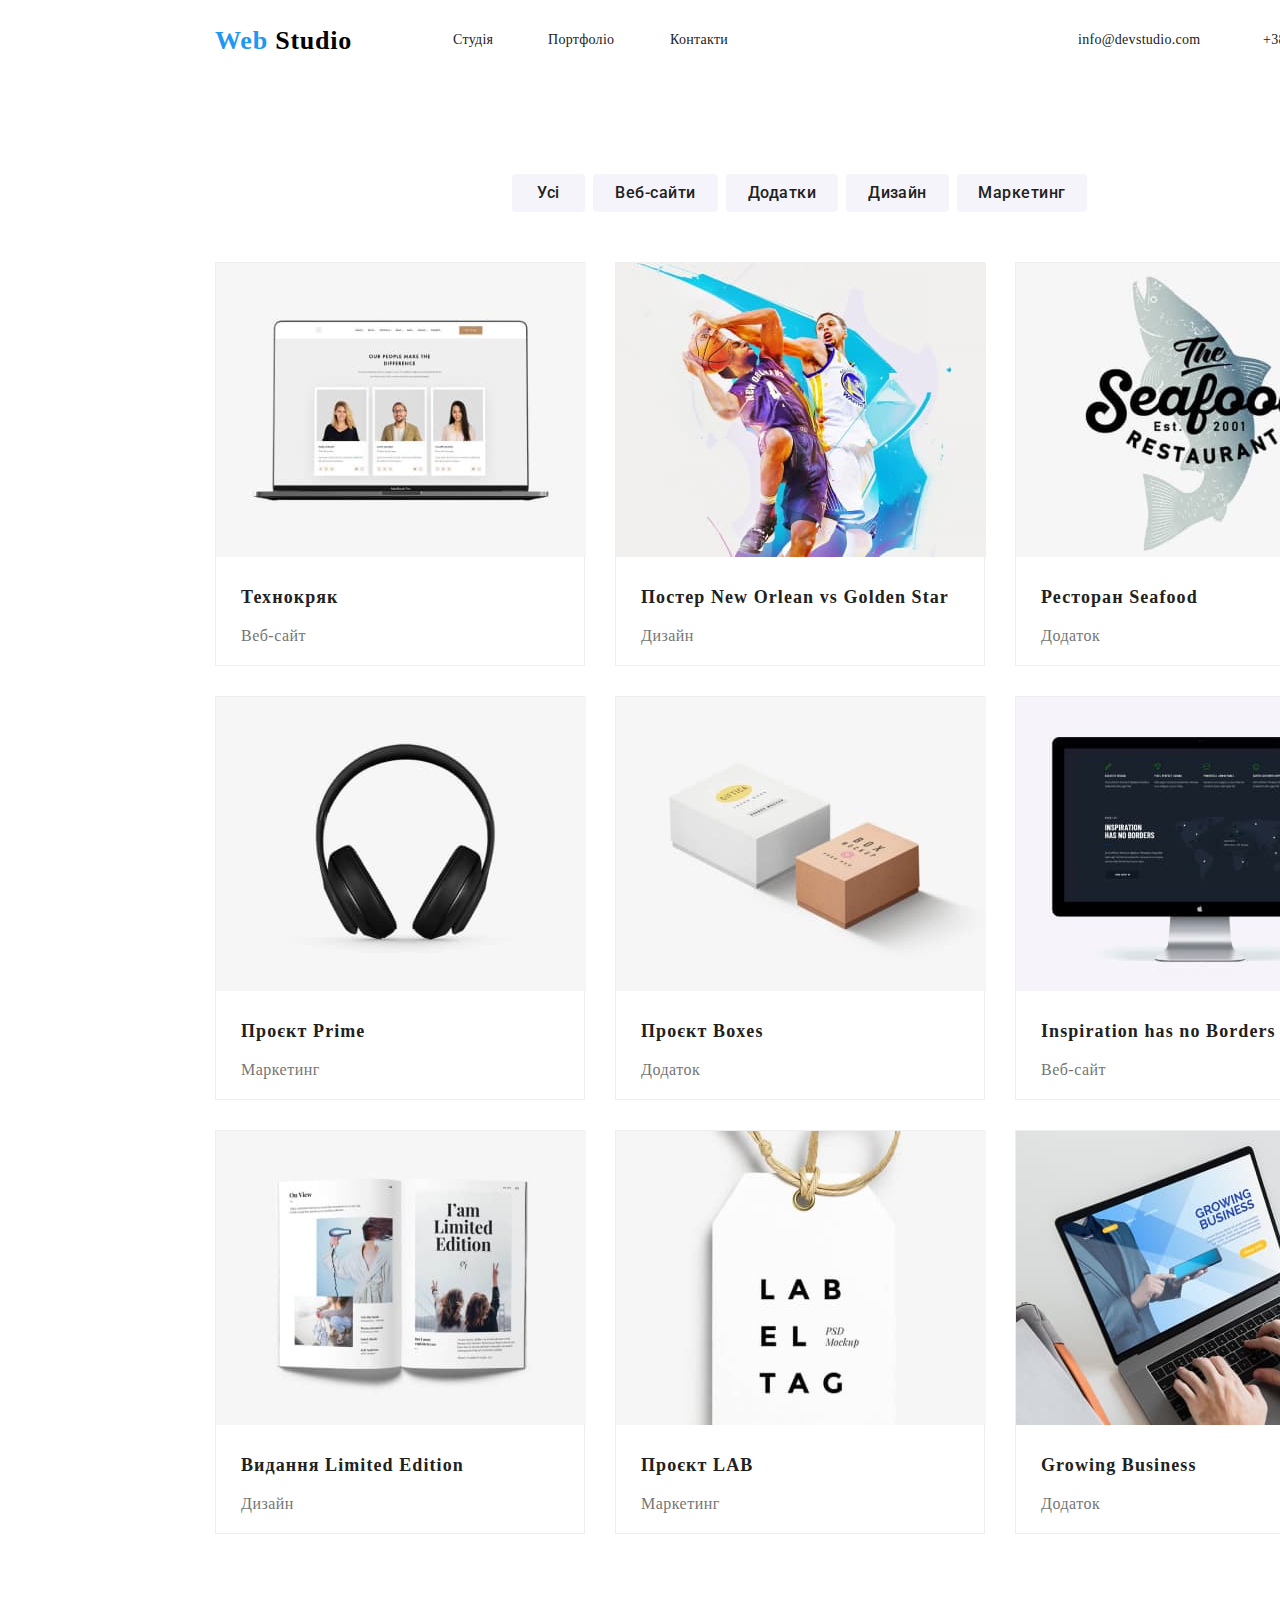
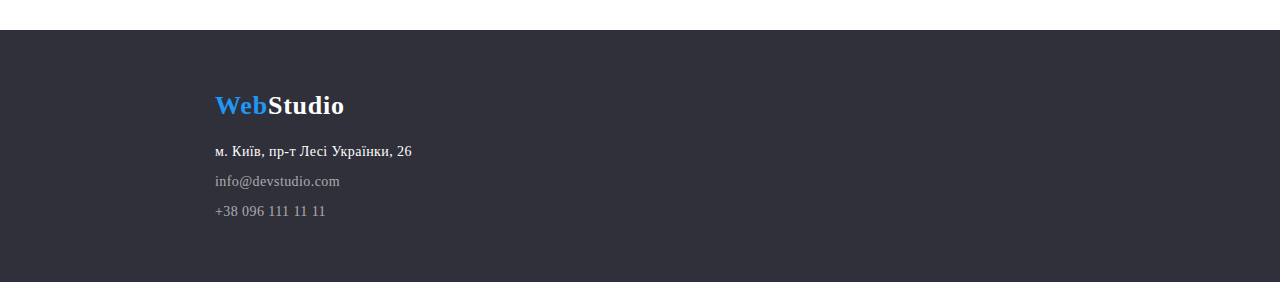
==== portfolio.html @ 2a2a9824 "розмітка і стилізація сторінки Портфоліо" ====
<!DOCTYPE html>
<html lang="en">
<head>
    <meta charset="UTF-8">
    <meta http-equiv="X-UA-Compatible" content="IE=edge">
    <meta name="viewport" content="width=device-width, initial-scale=1.0">
    <link rel="preconnect" href="https://fonts.googleapis.com">
    <link rel="preconnect" href="https://fonts.gstatic.com" crossorigin>
    <link href="https://fonts.googleapis.com/css2?family=Roboto:wght@400;500;700;900&display=swap" rel="stylesheet">
    <link rel="stylesheet" href="css/styles.css">
    <title>Портфоліо</title>
</head>
    <body>
        <!-- Site header -->
        <header class="header">
        
            <nav>
                <a class="webstudio-header" href="./index.html">
                    <span class="web">Web</span>
                    <span class="studio-nav">Studio</span>
                </a>
        
                <ul>
                    <li class="studio-text"><a href="./index.html">Студія</a></li>
                    <li class="about-link"><a href="./portfolio.html">Портфоліо</a></li>
                    <li class="contact-link"><a href="/contact">Контакти</a></li>
                </ul>
        
            </nav>
            <ul>
                <li class="mailto-link"><a href="mailto:info@devstudio.com">info@devstudio.com</a></li>
                <li class="tel-link"><a href="tel:+380961111111">+38 096 111 11 11</a></li>
            </ul>
        </header>
        
        <!-- Main -->
        <main>

        <!-- Filters -->
                <section>

                    <ul class="pointers">
                        <li>
                            <button class="button-all" type="button">
                                Усі
                            </button>
                        </li>
                        <li>
                            <button class="button-web" type="button">
                                Веб-сайти
                            </button>
                        </li>
                        <li>
                            <button class="button-app"
                            
                            type="button">
                                Додатки
                            </button>
                        </li>
                        <li>
                            <button class="button-design"  type="button">
                                Дизайн
                            </button>
                        </li>
                        <li>
                            <button class="button-marketing" type="button">
                                Маркетинг
                            </button>
                        </li>
                    </ul>
                </section>

         <!-- Projects -->
         <section>

            <ul>
                <!-- projet 1 -->
                <li>
                    <div class="projet-1">
                        <img src="images/technocrjak.jpg" alt="Зображення трьох людей на екрані ноутбука" width="370">
                        <h3 class="title-projets">Технокряк</h3>
                        <p class="text-projets">Веб-сайт
                        </p>

                    </div>
                </li>

                <!-- projet 2 -->
                <li>
                    <div class="projet-2">
                        <img src="images/new orlean.jpg" alt="двоє чоловіків грають в баскетбол" width="370">
                        <h3 class="title-projets">Постер New Orlean vs Golden Star</h3>
                        <p class="text-projets">Дизайн
                        </p>
                    </div>
                </li>

                <!-- projet 3 -->
                <li>
                    <div class="projet-3">
                        <img src="./images/seafood.jpg" alt="двоє чоловіків грають в баскетбол" width="370">
                        <h3 class="title-projets">Ресторан Seafood</h3>
                        <p class="text-projets"">Додаток
                                    </p>
                                </div>
                            </li>
                    
                            <!-- projet 4 -->
                            <li>
                                <div class=" projet-4">
                            <img src="./images/prime.jpg" alt="Навушники" width="370">
                        <h3 class="title-projets">Проєкт Prime</h3>
                        <p class="text-projets">Маркетинг
                        </p>
                    </div>
                </li>

                <!-- projet 5 -->
                <li>
                    <div class="projet-5">
                        <img src="./images/boxes.jpg" alt="Kt;Дві коробки лежать на підлозі" width="370">
                        <h3 class="title-projets">Проєкт Boxes</h3>
                        <p class="text-projets">Додаток
                        </p>
                    </div>
                </li>

                <!-- projet 6 -->
                <li>
                    <div class="projet-6">
                        <img src="./images/inspiration.jpg" alt="Дві коробки лежать на підлозі" width="370">
                        <h3 class="title-projets">Inspiration has no Borders</h3>
                        <p class="text-projets">Веб-сайт
                        </p>
                    </div>
                </li>

                <!-- projet 7 -->
                <li>
                    <div class="projet-7">
                        <img src="./images/edition.jpg" alt="Три фотографії на розгорнутому журналі" width="370">
                        <h3 class="title-projets">Видання Limited Edition
                        </h3>
                        <p class="text-projets">Дизайн
                        </p>
                    </div>
                </li>

                <!-- projet 8 -->
                <li>
                    <div class="projet-8">
                        <img src="./images/lab.jpg" alt="Етикетка з написом" width="370">
                        <h3 class="title-projets">Проєкт LAB
                        </h3>
                        <p class="text-projets">Маркетинг
                        </p>
                    </div>
                </li>

                <!-- projet 9 -->
                <li>
                    <div class="projet-9">
                        <img src="./images/business.jpg" alt="Дві руки на клавіатурі ноутбука" width="370">
                        <h3 class="title-projets">Growing Business
                        </h3>
                        <p class="text-projets">Додаток
                        </p>
                    </div>
                </li>

            </ul>
         </section>
            
        </main>
        
        <!-- Footer -->
        <footer class="footer-portfolio">
        
            <!-- Logo -->
            <a class="webstudio-footer" href="./index.html"><span class="web">Web</span><span class="studio">Studio</span></a>
        
            <!-- address -->
            <address class="address">
                <ul>
                    <li><a href="https://www.google.com/maps/place/%D0%B1%D1%83%D0%BB%D1%8C%D0%B2%D0%B0%D1%80+%D0%9B%D0%B5%D1%81%D1%96+%D0%A3%D0%BA%D1%80%D0%B0%D1%97%D0%BD%D0%BA%D0%B8,+26,+%D0%9A%D0%B8%D1%97%D0%B2,+02000/data=!4m2!3m1!1s0x40d4cf0e033ecbe9:0x57a4dffefec77da0?sa=X&ved=2ahUKEwiPptK92_36AhXBwosKHbMfA9IQ8gF6BAgJEAE"
                            target="_blank"><span class="address-line">м. Київ, пр-т Лесі Українки, 26</span></a></li>
                    <li><a href="mailto:info@devstudio.com"><span class="mail-line">info@devstudio.com</span></a></li>
                    <li><a href="tel:+380961111111"><span class="tel-line">+38 096 111 11 11</span></a></li>
                </ul>
        
            </address>
        
        </footer>
    </body>
</html>
---- css/styles.css ----
/* встановлюэмо фон і шрифт */
body {
    font-family: 'Roboto' 'Raleway', sans-serif;
    background-color: #fff;
    
}

a {
    text-decoration: none;
    color: #212121;
}

a:hover {
    color: #2196F3;
    /* Колір посилання при наведенні на нього курсора миші */
    text-decoration: underline;
    /* Додаємо підкреслення */
}

button {border:none;}

button:hover {
    background: #2196F3;
        box-shadow: 0px 3px 1px rgba(0, 0, 0, 0.1), 0px 1px 2px rgba(0, 0, 0, 0.08), 0px 2px 2px rgba(0, 0, 0, 0.12);
        border-radius: 4px;
        color: #FFFFFF;
}

ul {
        list-style: none;
      }

.header {
    position: absolute;
    width: 1600px;
    height: 80px;
    left: 0px;
    top: 0px;
    background: #FFFFFF;
}

.webstudio-header {
    position: absolute;
    width: 145px;
    height: 30px;
    left: 215px;
    top: 25px;

    font-family: 'Raleway';
    font-style: normal;
    font-weight: 700;
    font-size: 26px;
    line-height: 31px;
    letter-spacing: 0.03em;
    color: #2196F3;
}

.web {
    color: #2196F3
}

.studio {
    color: #FFFFFF
}

.studio-nav {
    color: #000000
}

.studio-text {

    position: absolute;
    width: 45px;
    height: 16px;
    left: 453px;
    top: 32px;
    font-style: normal;
    font-weight: 500;
    font-size: 14px;
    line-height: 16px;
    letter-spacing: 0.02em;
    color: #2196F3;
    }

.about-link {

    position: absolute;
    width: 72px;
    height: 16px;
    left: 548px;
    top: 32px;
    font-style: normal;
    font-weight: 500;
    font-size: 14px;
    line-height: 16px;
    letter-spacing: 0.02em;
    color: #212121;
}

.contact-link {

        position: absolute;
        width: 64px;
        height: 16px;
        left: 670px;
        top: 32px;    
        font-style: normal;
        font-weight: 500;
        font-size: 14px;
        line-height: 16px;
        letter-spacing: 0.02em;    
        color: #212121;
}

.mailto-link {

    position: absolute;
    width: 135px;
    height: 16px;
    left: 1078px;
    top: 32px;
    font-style: normal;
    font-weight: 500;
    font-size: 14px;
    line-height: 16px;
    letter-spacing: 0.02em;
    color: #2196F3;
}

.tel-link {

        position: absolute;
        width: 122px;
        height: 16px;
        left: 1263px;
        top: 32px;    
        font-style: normal;
        font-weight: 500;
        font-size: 14px;
        line-height: 16px;
        letter-spacing: 0.02em;    
        color: #757575;
}

.hero {

        position: absolute;
        width: 1600px;
        height: 600px;
        left: 0px;
        top: 80px;    
        background: #2F303A;
}

.title-1 {
        font-style: normal;
        font-weight: 900;
        font-size: 44px;
        line-height: 60px;
        text-align: center;
        letter-spacing: 0.06em;
        text-transform: uppercase;    
        color: #FFFFFF;
            position: absolute;
            width: 696px;
            height: 120px;
            left: 452px;
            top: 180px;
}

.button-1 {
    position: absolute;
    width: 216px;
    height: 50px;
    left: 692px;
    top: 350px;
    background: #2196F3;
    box-shadow: 0px 4px 4px rgba(0, 0, 0, 0.15);
    border-radius: 4px;
    cursor: pointer
}

.about-backgraund {

    position: absolute;
    width: 1600px;
    height: 766px;
    left: 0px;
    top: 680px;        
    background: #F5F5F5;
}

.feature-1 {

    position: absolute;
    width: 270px;
    height: 72px;
    left: 215px;
    top: 800px;
    font-style: normal;
    font-weight: 400;
    font-size: 14px;
    line-height: 24px;
    letter-spacing: 0.03em;
    color: #757575;
}

.feature-2 {

    position: absolute;
    width: 270px;
    height: 48px;
    left: 515px;
    top: 800px;
    font-style: normal;
    font-weight: 400;
    font-size: 14px;
    line-height: 24px;
    letter-spacing: 0.03em;
    color: #757575;
}

.feature-3 {

    position: absolute;
    width: 270px;
    height: 48px;
    left: 815px;
    top: 800px;
    font-style: normal;
    font-weight: 400;
    font-size: 14px;
    line-height: 24px;
    letter-spacing: 0.03em;
    color: #757575;
}

.feature-4 {

    position: absolute;
    width: 270px;
    height: 72px;
    left: 1115px;
    top: 800px;
    font-style: normal;
    font-weight: 400;
    font-size: 14px;
    line-height: 24px;
    letter-spacing: 0.03em;
    color: #757575;
}

.h3 {

        font-style: normal;
        font-weight: 700;
        font-size: 14px;
        line-height: 16px;
        letter-spacing: 0.03em;
        text-transform: uppercase;    
        color: #212121;
}


.title2 {

    position: absolute;
    width: 370px;
    height: 42px;
    left: 617px;
    top: 966px;
    font-style: normal;
    font-weight: 700;
    font-size: 36px;
    line-height: 42px;
    text-align: center;
    letter-spacing: 0.03em;
    color: #212121;
}

.photo1 {

    position: absolute;
    left: 215px;
    top: 1058px;
}

.photo2 {

    position: absolute; 
    left: 615px;
    top: 1058px
}

.photo3 {

    position: absolute;
    left: 1015px;
    top: 1058px;
}

.backgraund {

    position: absolute;
        width: 1600px;
        height: 648px;
        left: 0px;
        top: 1446px;    
        background: #F5F4FA;
}

.title3 {

    position: absolute;
        width: 265px;
        height: 42px;
        left: 668px;
        top: 64px;    
        font-style: normal;
        font-weight: 700;
        font-size: 36px;
        line-height: 42px;
        text-align: center;
        letter-spacing: 0.03em;    
        color: #212121;
}


.product {

    position: absolute;
        width: 270px;
        height: 368px;
        left: 215px;
        top: 185px;    
        background: #FFFFFF;
        box-shadow: 0px 1px 3px rgba(0, 0, 0, 0.12), 0px 1px 1px rgba(0, 0, 0, 0.14), 0px 2px 1px rgba(0, 0, 0, 0.2);
        border-radius: 0px 0px 4px 4px;
}

.frontend {

position: absolute;
    width: 270px;
    height: 368px;
    left: 515px;
    top: 185px;
    background: #FFFFFF;
    box-shadow: 0px 1px 3px rgba(0, 0, 0, 0.12), 0px 1px 1px rgba(0, 0, 0, 0.14), 0px 2px 1px rgba(0, 0, 0, 0.2);
    border-radius: 0px 0px 4px 4px;
}

.marketing {

position: absolute;
    width: 270px;
    height: 368px;
    left: 815px;
    top: 185px;
    background: #FFFFFF;
    box-shadow: 0px 1px 3px rgba(0, 0, 0, 0.12), 0px 1px 1px rgba(0, 0, 0, 0.14), 0px 2px 1px rgba(0, 0, 0, 0.2);
    border-radius: 0px 0px 4px 4px;
}

.designer {

position: absolute;
    width: 270px;
    height: 368px;
    left: 1115px;
    top: 185px;
    background: #FFFFFF;
    box-shadow: 0px 1px 3px rgba(0, 0, 0, 0.12), 0px 1px 1px rgba(0, 0, 0, 0.14), 0px 2px 1px rgba(0, 0, 0, 0.2);
    border-radius: 0px 0px 4px 4px;
}


.title-foto {

    font-style: normal;
    font-weight: 500;
    font-size: 16px;
    line-height: 19px;
    text-align: center;
    letter-spacing: 0.03em;
    color: #212121;
}

.text-foto {

    font-style: normal;
    font-weight: 400;
    font-size: 16px;
    line-height: 19px;
    text-align: center;
    letter-spacing: 0.03em;
    color: #757575;
}

.title-foto1 {

    font-style: normal;
    font-weight: 500;
    font-size: 16px;
    line-height: 19px;
    text-align: center;
    letter-spacing: 0.03em;
    color: #212121;
}

.text-foto1 {

    font-style: normal;
    font-weight: 400;
    font-size: 16px;
    line-height: 19px;
    text-align: center;
    letter-spacing: 0.03em;
    color: #757575;
}

.webstudio-footer {
    position: absolute;
    width: 145px;
    height: 31px;
    left: 215px;
    top: 60px;
    font-family: 'Raleway';
    font-style: normal;
    font-weight: 700;
    font-size: 26px;
    line-height: 31px;
    letter-spacing: 0.03em;
    color: #2196F3;
}

.address-line {

        font-style: normal;
        font-weight: 400;
        font-size: 14px;
        line-height: 24px;
        letter-spacing: 0.03em;    
        color: #FFFFFF;
        position: absolute;
            width: 230px;
            height: 20px;
            left: 215px;
            top: 110px;
}

.mail-line {

    font-style: normal;
    font-weight: 400;
    font-size: 14px;
    line-height: 24px;
    letter-spacing: 0.03em; 
    color: rgba(255, 255, 255, 0.6);    
    position: absolute;
        left: 215px;
        top: 140px;
        width: 230px;
            height: 20px;
}

.tel-line {

        font-style: normal;
        font-weight: 400;
        font-size: 14px;
        line-height: 24px;
        letter-spacing: 0.03em;
        color: rgba(255, 255, 255, 0.6);
        position: absolute;
            left: 215px;
            top: 170px;
            width: 230px;
            height: 20px;
}

.footer {
    position: absolute;
    width: 1600px;
    height: 252px;
    left: 0px;
    top: 2094px;
    background: #2F303A;

}

/* Portfolio */

.button-all {
            position: absolute;
            width: 73px;
            height: 38px;
            left: 512px;
            top: 174px;
        background: #F5F4FA;
        border-radius: 4px;
                font-family: 'Roboto';
                font-style: normal;
                font-weight: 500;
                font-size: 16px;
                line-height: 26px;
                text-align: center;
                letter-spacing: 0.03em;            
                color: #212121;
                cursor: pointer;
}
.button-web {
    position: absolute;
        width: 125px;
        height: 38px;
        left: 593px;
        top: 174px;    
        background: #F5F4FA;
        border-radius: 4px;
        font-family: 'Roboto';
        font-style: normal;
            font-weight: 500;
            font-size: 16px;
            line-height: 26px;
            text-align: center;
            letter-spacing: 0.03em;        
            color: #212121;
            cursor: pointer;
}
.button-app {
    position: absolute;
    width: 112px;
    height: 38px;
    left: 726px;
    top: 174px;
    background: #F5F4FA;
    border-radius: 4px;
    font-family: 'Roboto';
        font-style: normal;
        font-weight: 500;
        font-size: 16px;
        line-height: 26px;
        text-align: center;
        letter-spacing: 0.03em;    
        color: #212121;
        cursor: pointer;
}
.button-design {
    position: absolute;
    width: 103px;
    height: 38px;
    left: 846px;
    top: 174px;
    background: #F5F4FA;
    border-radius: 4px; 
    font-family: 'Roboto';
        font-style: normal;
        font-weight: 500;
        font-size: 16px;
        line-height: 26px;
        text-align: center;
        letter-spacing: 0.03em;    
        color: #212121;
        cursor: pointer;
}
.button-marketing {
        position: absolute;
        width: 130px;
        height: 38px;
        left: 957px;
        top: 174px;    
        background: #F5F4FA;
        border-radius: 4px;
        font-family: 'Roboto';
            font-style: normal;
            font-weight: 500;
            font-size: 16px;
            line-height: 26px;
            text-align: center;
            letter-spacing: 0.03em;        
            color: #212121;
            cursor: pointer;
}

.projet-1 {
    box-sizing: border-box;
    position: absolute;
    width: 370px;
    height: 404px;
    left: 215px;
    top: 262px;
    background: #FFFFFF;
    border: 1px solid #EEEEEE;
}

.projet-2 {

    box-sizing: border-box;
    position: absolute;
    width: 370px;
    height: 404px;
    left: 615px;
    top: 262px;
    background: #FFFFFF;
    border: 1px solid #EEEEEE;
}
.projet-3 {

        box-sizing: border-box;
        position: absolute;
        width: 370px;
        height: 404px;
        left: 1015px;
        top: 262px;
        background: #FFFFFF;
        border: 1px solid #EEEEEE;
}
.projet-4 {

        box-sizing: border-box;    
        position: absolute;
        width: 370px;
        height: 404px;
        left: 215px;
        top: 696px;    
        background: #FFFFFF;
        border: 1px solid #EEEEEE;
}
.projet-5 {

        box-sizing: border-box;    
        position: absolute;
        width: 370px;
        height: 404px;
        left: 615px;
        top: 696px;    
        background: #FFFFFF;
        border: 1px solid #EEEEEE;
}
.projet-6 {

        box-sizing: border-box;    
        position: absolute;
        width: 370px;
        height: 404px;
        left: 1015px;
        top: 696px;
    
        background: #FFFFFF;
        border: 1px solid #EEEEEE;
}
.projet-7 {
        box-sizing: border-box;    
        position: absolute;
        width: 370px;
        height: 404px;
        left: 215px;
        top: 1130px;    
        background: #FFFFFF;
        border: 1px solid #EEEEEE;
}
.projet-8 {

         box-sizing: border-box;    
        position: absolute;
        width: 370px;
        height: 404px;
        left: 615px;
        top: 1130px;    
        background: #FFFFFF;
        border: 1px solid #EEEEEE;
}
.projet-9 {

        box-sizing: border-box;    
        position: absolute;
        width: 370px;
        height: 404px;
        left: 1015px;
        top: 1130px;    
        background: #FFFFFF;
        border: 1px solid #EEEEEE;
}

.title-projets {

    position: absolute;
    width: 322px;
    height: 36px;
    margin-top: 315;
    margin-left: 25px;
    font-style: normal;
    font-weight: 700;
    font-size: 18px;
    line-height: 36px;
    letter-spacing: 0.06em;
    color: #212121;
}

.text-projets {

    position: absolute;
    width: 322px;
    height: 30px;
    margin-top: 60px;
    margin-left: 25px;
    font-style: normal;
    font-weight: 400;
    font-size: 16px;
    line-height: 30px;
    letter-spacing: 0.03em;
    color: #757575;
}

.footer-portfolio {

    position: absolute;
        width: 1600px;
        height: 252px;
        left: 0px;
        top: 1630px;
        background: #2F303A;
}
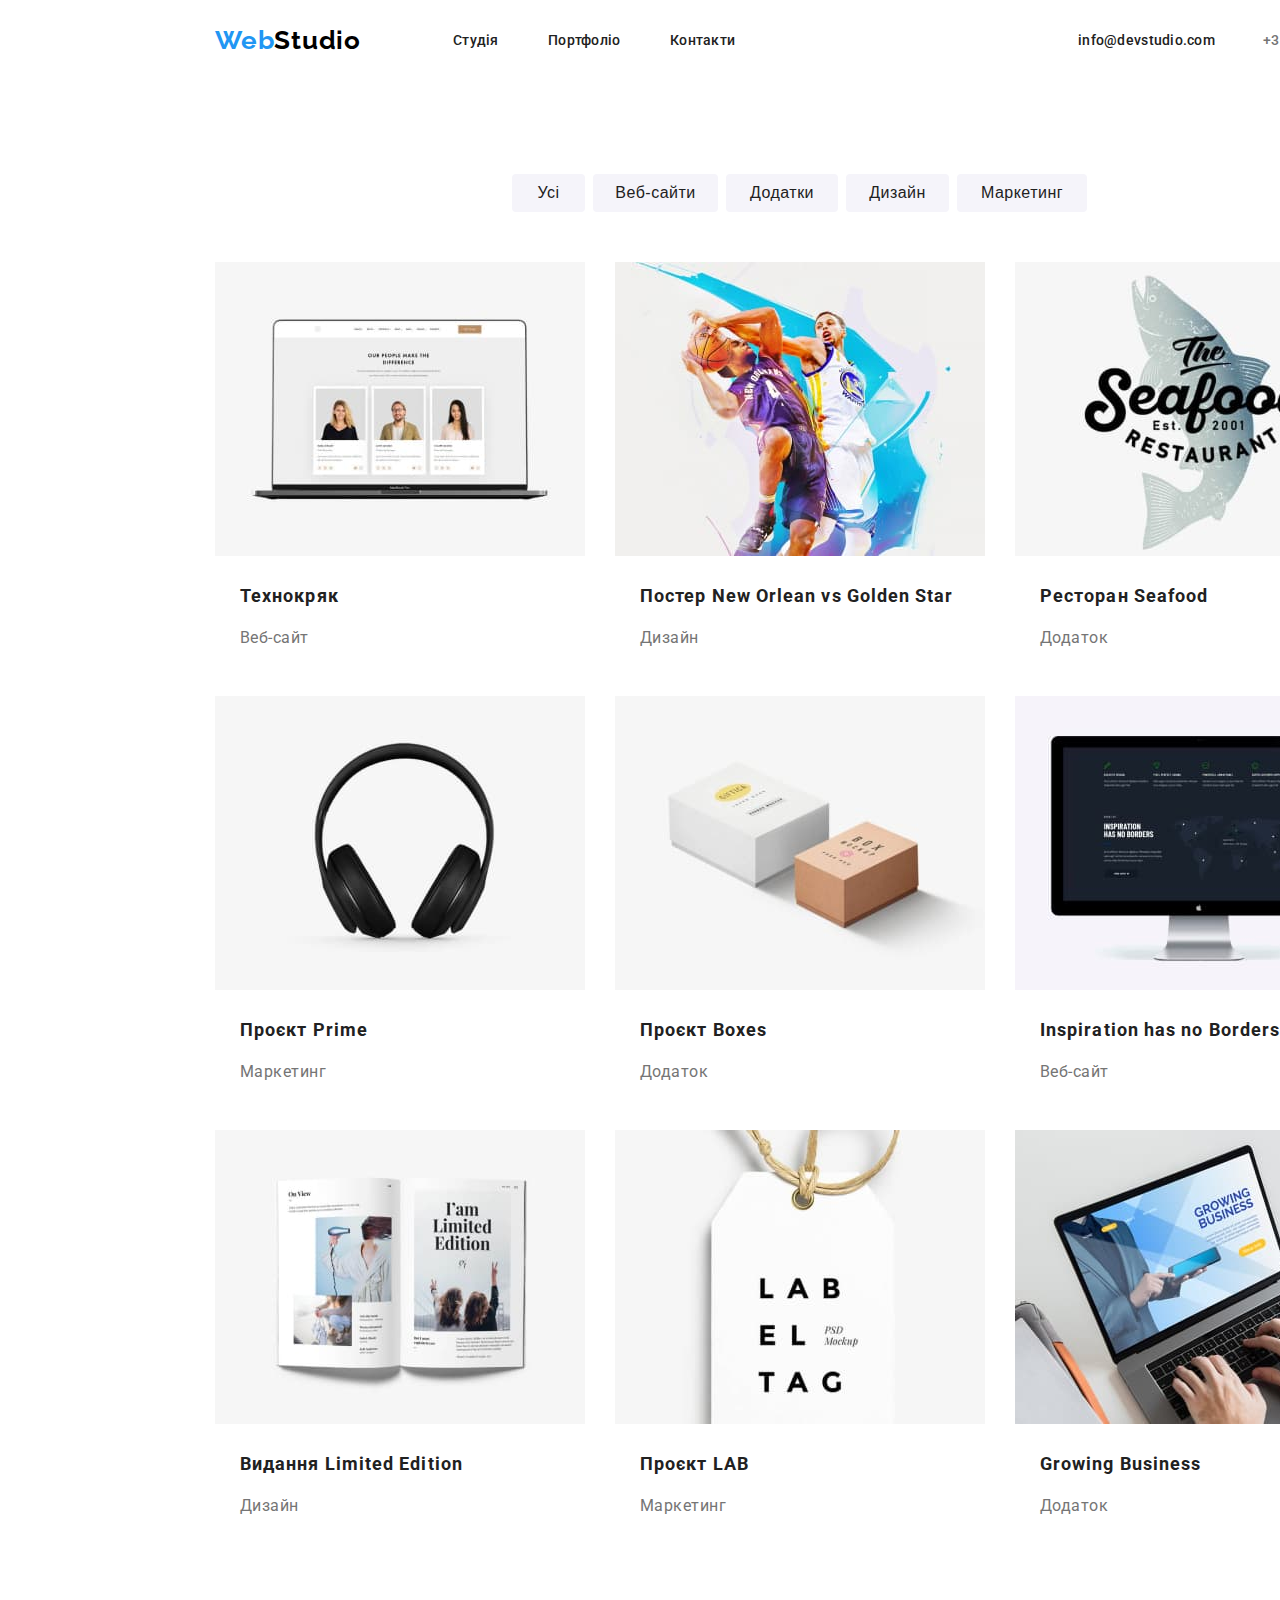
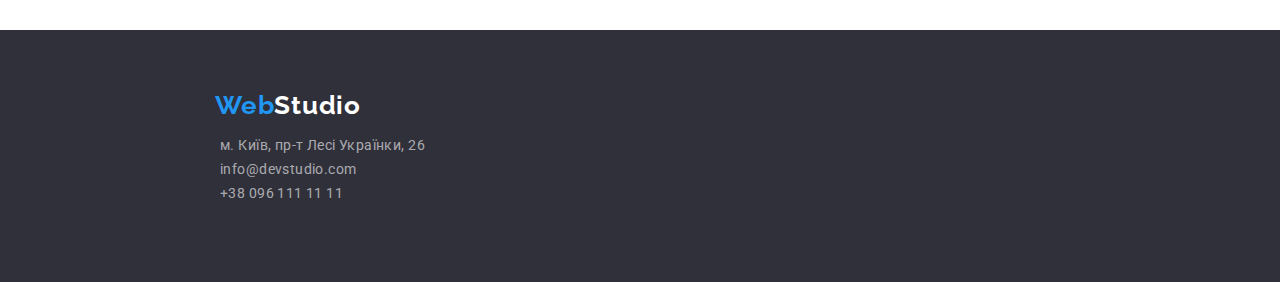
==== commit e83ef940: "Враховані зауваження ментора" ====
--- a/portfolio.html
+++ b/portfolio.html
@@ -6,169 +6,170 @@
     <meta name="viewport" content="width=device-width, initial-scale=1.0">
     <link rel="preconnect" href="https://fonts.googleapis.com">
     <link rel="preconnect" href="https://fonts.gstatic.com" crossorigin>
-    <link href="https://fonts.googleapis.com/css2?family=Roboto:wght@400;500;700;900&display=swap" rel="stylesheet">
+    <link href="https://fonts.googleapis.com/css2?family=Raleway&family=Roboto:wght@400;500;700;900&display=swap"
+        rel="stylesheet">
+    
+    <title>Портфоліо</title>
     <link rel="stylesheet" href="css/styles.css">
-    <title>Портфоліо</title>
 </head>
     <body>
         <!-- Site header -->
         <header class="header">
         
             <nav>
-                <a class="webstudio-header" href="./index.html">
-                    <span class="web">Web</span>
-                    <span class="studio-nav">Studio</span>
-                </a>
-        
-                <ul>
+                <a class="webstudio-header" href="./index.html"><span class="web">Web</span><span
+                        class="studio-nav">Studio</span></a>
+            
+                <ul class="link">
                     <li class="studio-text"><a href="./index.html">Студія</a></li>
                     <li class="about-link"><a href="./portfolio.html">Портфоліо</a></li>
                     <li class="contact-link"><a href="/contact">Контакти</a></li>
                 </ul>
-        
+            
             </nav>
-            <ul>
+            <ul class="link">
                 <li class="mailto-link"><a href="mailto:info@devstudio.com">info@devstudio.com</a></li>
-                <li class="tel-link"><a href="tel:+380961111111">+38 096 111 11 11</a></li>
+                <li class="tel-link">+38 096 111 11 11</li>
             </ul>
         </header>
         
+        <main>
         <!-- Main -->
-        <main>
-
-        <!-- Filters -->
-                <section>
-
-                    <ul class="pointers">
-                        <li>
+         <section>
+            <h1 class="title-hide">Проекти</h1>
+            <ul>
+                <!-- Filters -->
+                <li>
+                    <ul >
+                        <li class="pointers">
                             <button class="button-all" type="button">
                                 Усі
                             </button>
                         </li>
-                        <li>
+                        <li class="pointers">
                             <button class="button-web" type="button">
                                 Веб-сайти
                             </button>
                         </li>
-                        <li>
-                            <button class="button-app"
-                            
-                            type="button">
+                        <li class="pointers">
+                            <button class="button-app" type="button">
                                 Додатки
                             </button>
                         </li>
-                        <li>
-                            <button class="button-design"  type="button">
+                        <li class="pointers">
+                            <button class="button-design" type="button">
                                 Дизайн
                             </button>
                         </li>
-                        <li>
+                        <li class="pointers">
                             <button class="button-marketing" type="button">
                                 Маркетинг
                             </button>
                         </li>
                     </ul>
-                </section>
-
-         <!-- Projects -->
-         <section>
-
-            <ul>
-                <!-- projet 1 -->
+                </li>
+                
+                <!-- Projects -->
                 <li>
-                    <div class="projet-1">
-                        <img src="images/technocrjak.jpg" alt="Зображення трьох людей на екрані ноутбука" width="370">
-                        <h3 class="title-projets">Технокряк</h3>
-                        <p class="text-projets">Веб-сайт
-                        </p>
-
-                    </div>
+                    <ul>
+                        <!-- projet 1 -->
+                        <li class="projet">
+                            <div class="projet-1">
+                                <img src="images/technocrjak.jpg" alt="Зображення трьох людей на екрані ноутбука" width="370">
+                                <h2 class="title-projets">Технокряк</h2>
+                                <p class="text-projets">Веб-сайт
+                                </p>
+                    
+                            </div>
+                        </li>
+                    
+                        <!-- projet 2 -->
+                        <li>
+                            <div class="projet-2">
+                                <img src="images/neworlean.jpg" alt="двоє чоловіків грають в баскетбол" width="370">
+                                <h2 class="title-projets">Постер New Orlean vs Golden Star</h2>
+                                <p class="text-projets">Дизайн
+                                </p>
+                            </div>
+                        </li>
+                    
+                        <!-- projet 3 -->
+                        <li>
+                            <div class="projet-3">
+                                <img src="./images/seafood.jpg" alt="двоє чоловіків грають в баскетбол" width="370">
+                                <h2 class="title-projets">Ресторан Seafood</h2>
+                                <p class="text-projets">Додаток
+                                                        </p>
+                                                    </div>
+                                                </li>
+                                        
+                                                <!-- projet 4 -->
+                                                <li>
+                                                    <div class=" projet-4">
+                                    <img src="./images/prime.jpg" alt="Навушники" width="370">
+                                <h2 class="title-projets">Проєкт Prime</h2>
+                                <p class="text-projets">Маркетинг
+                                </p>
+                            </div>
+                        </li>
+                    
+                        <!-- projet 5 -->
+                        <li>
+                            <div class="projet-5">
+                                <img src="./images/boxes.jpg" alt="Kt;Дві коробки лежать на підлозі" width="370">
+                                <h2 class="title-projets">Проєкт Boxes</h2>
+                                <p class="text-projets">Додаток
+                                </p>
+                            </div>
+                        </li>
+                    
+                        <!-- projet 6 -->
+                        <li>
+                            <div class="projet-6">
+                                <img src="./images/inspiration.jpg" alt="Дві коробки лежать на підлозі" width="370">
+                                <h2 class="title-projets">Inspiration has no Borders</h2>
+                                <p class="text-projets">Веб-сайт
+                                </p>
+                            </div>
+                        </li>
+                    
+                        <!-- projet 7 -->
+                        <li>
+                            <div class="projet-7">
+                                <img src="./images/edition.jpg" alt="Три фотографії на розгорнутому журналі" width="370">
+                                <h2 class="title-projets">Видання Limited Edition
+                                </h2>
+                                <p class="text-projets">Дизайн
+                                </p>
+                            </div>
+                        </li>
+                    
+                        <!-- projet 8 -->
+                        <li>
+                            <div class="projet-8">
+                                <img src="./images/lab.jpg" alt="Етикетка з написом" width="370">
+                                <h2 class="title-projets">Проєкт LAB
+                                </h2>
+                                <p class="text-projets">Маркетинг
+                                </p>
+                            </div>
+                        </li>
+                    
+                        <!-- projet 9 -->
+                        <li>
+                            <div class="projet-9">
+                                <img src="./images/business.jpg" alt="Дві руки на клавіатурі ноутбука" width="370">
+                                <h2 class="title-projets">Growing Business
+                                </h2>
+                                <p class="text-projets">Додаток
+                                </p>
+                            </div>
+                        </li>
+                    
+                    </ul>
                 </li>
-
-                <!-- projet 2 -->
-                <li>
-                    <div class="projet-2">
-                        <img src="images/new orlean.jpg" alt="двоє чоловіків грають в баскетбол" width="370">
-                        <h3 class="title-projets">Постер New Orlean vs Golden Star</h3>
-                        <p class="text-projets">Дизайн
-                        </p>
-                    </div>
-                </li>
-
-                <!-- projet 3 -->
-                <li>
-                    <div class="projet-3">
-                        <img src="./images/seafood.jpg" alt="двоє чоловіків грають в баскетбол" width="370">
-                        <h3 class="title-projets">Ресторан Seafood</h3>
-                        <p class="text-projets"">Додаток
-                                    </p>
-                                </div>
-                            </li>
-                    
-                            <!-- projet 4 -->
-                            <li>
-                                <div class=" projet-4">
-                            <img src="./images/prime.jpg" alt="Навушники" width="370">
-                        <h3 class="title-projets">Проєкт Prime</h3>
-                        <p class="text-projets">Маркетинг
-                        </p>
-                    </div>
-                </li>
-
-                <!-- projet 5 -->
-                <li>
-                    <div class="projet-5">
-                        <img src="./images/boxes.jpg" alt="Kt;Дві коробки лежать на підлозі" width="370">
-                        <h3 class="title-projets">Проєкт Boxes</h3>
-                        <p class="text-projets">Додаток
-                        </p>
-                    </div>
-                </li>
-
-                <!-- projet 6 -->
-                <li>
-                    <div class="projet-6">
-                        <img src="./images/inspiration.jpg" alt="Дві коробки лежать на підлозі" width="370">
-                        <h3 class="title-projets">Inspiration has no Borders</h3>
-                        <p class="text-projets">Веб-сайт
-                        </p>
-                    </div>
-                </li>
-
-                <!-- projet 7 -->
-                <li>
-                    <div class="projet-7">
-                        <img src="./images/edition.jpg" alt="Три фотографії на розгорнутому журналі" width="370">
-                        <h3 class="title-projets">Видання Limited Edition
-                        </h3>
-                        <p class="text-projets">Дизайн
-                        </p>
-                    </div>
-                </li>
-
-                <!-- projet 8 -->
-                <li>
-                    <div class="projet-8">
-                        <img src="./images/lab.jpg" alt="Етикетка з написом" width="370">
-                        <h3 class="title-projets">Проєкт LAB
-                        </h3>
-                        <p class="text-projets">Маркетинг
-                        </p>
-                    </div>
-                </li>
-
-                <!-- projet 9 -->
-                <li>
-                    <div class="projet-9">
-                        <img src="./images/business.jpg" alt="Дві руки на клавіатурі ноутбука" width="370">
-                        <h3 class="title-projets">Growing Business
-                        </h3>
-                        <p class="text-projets">Додаток
-                        </p>
-                    </div>
-                </li>
-
-            </ul>
+            </ul>    
+            
          </section>
             
         </main>
@@ -181,11 +182,11 @@
         
             <!-- address -->
             <address class="address">
-                <ul>
+                <ul  class="link-footer">
                     <li><a href="https://www.google.com/maps/place/%D0%B1%D1%83%D0%BB%D1%8C%D0%B2%D0%B0%D1%80+%D0%9B%D0%B5%D1%81%D1%96+%D0%A3%D0%BA%D1%80%D0%B0%D1%97%D0%BD%D0%BA%D0%B8,+26,+%D0%9A%D0%B8%D1%97%D0%B2,+02000/data=!4m2!3m1!1s0x40d4cf0e033ecbe9:0x57a4dffefec77da0?sa=X&ved=2ahUKEwiPptK92_36AhXBwosKHbMfA9IQ8gF6BAgJEAE"
-                            target="_blank"><span class="address-line">м. Київ, пр-т Лесі Українки, 26</span></a></li>
-                    <li><a href="mailto:info@devstudio.com"><span class="mail-line">info@devstudio.com</span></a></li>
-                    <li><a href="tel:+380961111111"><span class="tel-line">+38 096 111 11 11</span></a></li>
+                            target="_blank">м. Київ, пр-т Лесі Українки, 26</a></li>
+                    <li><a href="mailto:info@devstudio.com">info@devstudio.com</a></li>
+                    <li><a href="tel:+380961111111">+38 096 111 11 11</a></li>
                 </ul>
         
             </address>
--- a/css/styles.css
+++ b/css/styles.css
@@ -1,35 +1,44 @@
 
 /* встановлюэмо фон і шрифт */
 body {
-    font-family: 'Roboto' 'Raleway', sans-serif;
-    background-color: #fff;
-    
+    font-family: 'Roboto', sans-serif;
+    background-color: var(--background-color);
+    font-size: 14px;
+    line-height: 24px;
+    letter-spacing: 0.03em;
+    color: #757575;
+        }
+
+:root {
+    --link-color:#2196F3;
+}   
+
+:root {
+    --text-color: #212121;
+}
+:root {
+    --background-color: #FFFFFF;
+}
+:root {
+    --link-footer-color: rgba(255, 255, 255, 0.6);
 }
 
 a {
     text-decoration: none;
+        
+}
+
+ul {
+    list-style: none;
+      }
+
+.link a{
     color: #212121;
 }
-
-a:hover {
-    color: #2196F3;
-    /* Колір посилання при наведенні на нього курсора миші */
-    text-decoration: underline;
-    /* Додаємо підкреслення */
-}
-
-button {border:none;}
-
-button:hover {
-    background: #2196F3;
-        box-shadow: 0px 3px 1px rgba(0, 0, 0, 0.1), 0px 1px 2px rgba(0, 0, 0, 0.08), 0px 2px 2px rgba(0, 0, 0, 0.12);
-        border-radius: 4px;
-        color: #FFFFFF;
-}
-
-ul {
-        list-style: none;
-      }
+.link a:hover,
+.link a:focus {
+    color: var(--link-color);
+}
 
 .header {
     position: absolute;
@@ -37,31 +46,29 @@
     height: 80px;
     left: 0px;
     top: 0px;
-    background: #FFFFFF;
+    background-color: var(--background-color);
 }
 
 .webstudio-header {
     position: absolute;
-    width: 145px;
+    width: 150px;
     height: 30px;
     left: 215px;
     top: 25px;
-
-    font-family: 'Raleway';
+    font-family: 'Raleway', sans-serif;
     font-style: normal;
     font-weight: 700;
     font-size: 26px;
-    line-height: 31px;
-    letter-spacing: 0.03em;
-    color: #2196F3;
+    line-height: 1.2;
+    letter-spacing: 0.03em;
 }
 
 .web {
-    color: #2196F3
+    color: var(--link-color)
 }
 
 .studio {
-    color: #FFFFFF
+    color: var(--background-color)
 }
 
 .studio-nav {
@@ -78,9 +85,9 @@
     font-style: normal;
     font-weight: 500;
     font-size: 14px;
-    line-height: 16px;
+    line-height: 1.2;
     letter-spacing: 0.02em;
-    color: #2196F3;
+    color: var(--link-color);
     }
 
 .about-link {
@@ -95,7 +102,7 @@
     font-size: 14px;
     line-height: 16px;
     letter-spacing: 0.02em;
-    color: #212121;
+    color: var(--text-color);
 }
 
 .contact-link {
@@ -125,7 +132,6 @@
     font-size: 14px;
     line-height: 16px;
     letter-spacing: 0.02em;
-    color: #2196F3;
 }
 
 .tel-link {
@@ -139,8 +145,7 @@
         font-weight: 500;
         font-size: 14px;
         line-height: 16px;
-        letter-spacing: 0.02em;    
-        color: #757575;
+        letter-spacing: 0.02em;  
 }
 
 .hero {
@@ -150,18 +155,18 @@
         height: 600px;
         left: 0px;
         top: 80px;    
-        background: #2F303A;
+        background-color: #2F303A;
 }
 
 .title-1 {
         font-style: normal;
         font-weight: 900;
         font-size: 44px;
-        line-height: 60px;
+        line-height: 1.4;
         text-align: center;
         letter-spacing: 0.06em;
         text-transform: uppercase;    
-        color: #FFFFFF;
+        color: var(--background-color) ;
             position: absolute;
             width: 696px;
             height: 120px;
@@ -170,16 +175,21 @@
 }
 
 .button-1 {
+    font-family: inherit;
     position: absolute;
     width: 216px;
     height: 50px;
     left: 692px;
     top: 350px;
-    background: #2196F3;
+    background-color: var(--link-color);
     box-shadow: 0px 4px 4px rgba(0, 0, 0, 0.15);
     border-radius: 4px;
-    cursor: pointer
-}
+    color: var(--background-color);
+    cursor: pointer;
+    }
+
+.button-1:hover,
+.button-1:focus {}
 
 .about-backgraund {
 
@@ -188,22 +198,23 @@
     height: 766px;
     left: 0px;
     top: 680px;        
-    background: #F5F5F5;
+    background-color: #F5F5F5;
+}
+
+.features {
+
+    font-size: 14px;
+    line-height: 1.7;
+    letter-spacing: 0.03em;
 }
 
 .feature-1 {
 
-    position: absolute;
-    width: 270px;
-    height: 72px;
-    left: 215px;
-    top: 800px;
-    font-style: normal;
-    font-weight: 400;
-    font-size: 14px;
-    line-height: 24px;
-    letter-spacing: 0.03em;
-    color: #757575;
+        position: absolute;
+        width: 270px;
+        height: 72px;
+        left: 215px;
+        top: 800px;
 }
 
 .feature-2 {
@@ -213,12 +224,6 @@
     height: 48px;
     left: 515px;
     top: 800px;
-    font-style: normal;
-    font-weight: 400;
-    font-size: 14px;
-    line-height: 24px;
-    letter-spacing: 0.03em;
-    color: #757575;
 }
 
 .feature-3 {
@@ -228,12 +233,6 @@
     height: 48px;
     left: 815px;
     top: 800px;
-    font-style: normal;
-    font-weight: 400;
-    font-size: 14px;
-    line-height: 24px;
-    letter-spacing: 0.03em;
-    color: #757575;
 }
 
 .feature-4 {
@@ -243,12 +242,11 @@
     height: 72px;
     left: 1115px;
     top: 800px;
-    font-style: normal;
-    font-weight: 400;
-    font-size: 14px;
-    line-height: 24px;
-    letter-spacing: 0.03em;
-    color: #757575;
+}
+
+.title-hide {
+
+    opacity: 0;
 }
 
 .h3 {
@@ -259,9 +257,8 @@
         line-height: 16px;
         letter-spacing: 0.03em;
         text-transform: uppercase;    
-        color: #212121;
-}
-
+        color: var(--text-color);
+       }
 
 .title2 {
 
@@ -273,10 +270,10 @@
     font-style: normal;
     font-weight: 700;
     font-size: 36px;
-    line-height: 42px;
+    line-height: 1.2;
     text-align: center;
     letter-spacing: 0.03em;
-    color: #212121;
+    color: var(--text-color);
 }
 
 .photo1 {
@@ -300,14 +297,14 @@
     top: 1058px;
 }
 
-.backgraund {
+.backgraund-team {
 
     position: absolute;
         width: 1600px;
         height: 648px;
         left: 0px;
         top: 1446px;    
-        background: #F5F4FA;
+        background-color: #F5F4FA;
 }
 
 .title3 {
@@ -323,7 +320,7 @@
         line-height: 42px;
         text-align: center;
         letter-spacing: 0.03em;    
-        color: #212121;
+        color: var(--text-color);
 }
 
 
@@ -381,10 +378,10 @@
     font-style: normal;
     font-weight: 500;
     font-size: 16px;
-    line-height: 19px;
+    line-height: 1.2;
     text-align: center;
     letter-spacing: 0.03em;
-    color: #212121;
+    color: var(--text-color);
 }
 
 .text-foto {
@@ -392,7 +389,7 @@
     font-style: normal;
     font-weight: 400;
     font-size: 16px;
-    line-height: 19px;
+    line-height: 1.2;
     text-align: center;
     letter-spacing: 0.03em;
     color: #757575;
@@ -403,10 +400,10 @@
     font-style: normal;
     font-weight: 500;
     font-size: 16px;
-    line-height: 19px;
+    line-height: 1.2;
     text-align: center;
     letter-spacing: 0.03em;
-    color: #212121;
+    color: var(--text-color);
 }
 
 .text-foto1 {
@@ -414,7 +411,7 @@
     font-style: normal;
     font-weight: 400;
     font-size: 16px;
-    line-height: 19px;
+    line-height: 1.2;
     text-align: center;
     letter-spacing: 0.03em;
     color: #757575;
@@ -426,58 +423,13 @@
     height: 31px;
     left: 215px;
     top: 60px;
-    font-family: 'Raleway';
+    font-family: 'Raleway'; sans-serif;
     font-style: normal;
     font-weight: 700;
     font-size: 26px;
-    line-height: 31px;
+    line-height: 1.2;
     letter-spacing: 0.03em;
     color: #2196F3;
-}
-
-.address-line {
-
-        font-style: normal;
-        font-weight: 400;
-        font-size: 14px;
-        line-height: 24px;
-        letter-spacing: 0.03em;    
-        color: #FFFFFF;
-        position: absolute;
-            width: 230px;
-            height: 20px;
-            left: 215px;
-            top: 110px;
-}
-
-.mail-line {
-
-    font-style: normal;
-    font-weight: 400;
-    font-size: 14px;
-    line-height: 24px;
-    letter-spacing: 0.03em; 
-    color: rgba(255, 255, 255, 0.6);    
-    position: absolute;
-        left: 215px;
-        top: 140px;
-        width: 230px;
-            height: 20px;
-}
-
-.tel-line {
-
-        font-style: normal;
-        font-weight: 400;
-        font-size: 14px;
-        line-height: 24px;
-        letter-spacing: 0.03em;
-        color: rgba(255, 255, 255, 0.6);
-        position: absolute;
-            left: 215px;
-            top: 170px;
-            width: 230px;
-            height: 20px;
 }
 
 .footer {
@@ -486,201 +438,170 @@
     height: 252px;
     left: 0px;
     top: 2094px;
-    background: #2F303A;
-
+    background-color: #2F303A;
+
+}
+
+.address {
+    position: absolute;
+    font-style: normal;
+        font-weight: 400;
+    font-size: 14px;
+    line-height: 1.7;
+    letter-spacing: 0.03em;
+    margin-top: 90px;
+    margin-left: 180px;
+    width: 340px;
+    height: 20px;
+   ;
+}
+
+.link-footer a{
+    color: rgba(255, 255, 255, 0.6);
+}
+
+.link-footer a:hover,
+.link-footer a:focus {
+    color: var(--background-color);
 }
 
 /* Portfolio */
 
-.button-all {
-            position: absolute;
-            width: 73px;
-            height: 38px;
-            left: 512px;
-            top: 174px;
-        background: #F5F4FA;
-        border-radius: 4px;
-                font-family: 'Roboto';
-                font-style: normal;
-                font-weight: 500;
-                font-size: 16px;
-                line-height: 26px;
-                text-align: center;
-                letter-spacing: 0.03em;            
-                color: #212121;
-                cursor: pointer;
-}
-.button-web {
-    position: absolute;
-        width: 125px;
-        height: 38px;
-        left: 593px;
-        top: 174px;    
-        background: #F5F4FA;
-        border-radius: 4px;
-        font-family: 'Roboto';
-        font-style: normal;
-            font-weight: 500;
-            font-size: 16px;
-            line-height: 26px;
-            text-align: center;
-            letter-spacing: 0.03em;        
-            color: #212121;
-            cursor: pointer;
-}
-.button-app {
-    position: absolute;
-    width: 112px;
-    height: 38px;
-    left: 726px;
-    top: 174px;
+.pointers button {
+position: absolute;
+top: 174px;
+height: 38px;
     background: #F5F4FA;
     border-radius: 4px;
-    font-family: 'Roboto';
-        font-style: normal;
-        font-weight: 500;
-        font-size: 16px;
-        line-height: 26px;
-        text-align: center;
-        letter-spacing: 0.03em;    
-        color: #212121;
-        cursor: pointer;
+    font-style: normal;
+    font-weight: 500;
+    font-size: 16px;
+    line-height: 1.6;
+    text-align: center;
+    letter-spacing: 0.03em;
+    color: var(--text-color);
+border: none;
+cursor: pointer;
+}
+
+.pointers button:hover,
+.pointers button:focus {
+    background-color: var(--link-color);
+        box-shadow: 0px 3px 1px rgba(0, 0, 0, 0.1), 0px 1px 2px rgba(0, 0, 0, 0.08), 0px 2px 2px rgba(0, 0, 0, 0.12);
+        border-radius: 4px;
+        color: var(--background-color);
+}
+
+.button-all {
+            
+width: 73px;
+left: 512px;
+                
+}
+.button-web {
+        width: 125px;
+        left: 593px;
+    }
+            
+.button-app {
+    width: 112px;
+    left: 726px;
+        
 }
 .button-design {
-    position: absolute;
     width: 103px;
-    height: 38px;
     left: 846px;
-    top: 174px;
-    background: #F5F4FA;
-    border-radius: 4px; 
-    font-family: 'Roboto';
-        font-style: normal;
-        font-weight: 500;
-        font-size: 16px;
-        line-height: 26px;
-        text-align: center;
-        letter-spacing: 0.03em;    
-        color: #212121;
-        cursor: pointer;
 }
 .button-marketing {
-        position: absolute;
         width: 130px;
-        height: 38px;
         left: 957px;
-        top: 174px;    
-        background: #F5F4FA;
-        border-radius: 4px;
-        font-family: 'Roboto';
-            font-style: normal;
-            font-weight: 500;
-            font-size: 16px;
-            line-height: 26px;
-            text-align: center;
-            letter-spacing: 0.03em;        
-            color: #212121;
-            cursor: pointer;
+            
+}
+
+.projet {
+box-sizing: border-box;
+background: var(--background-color);
+border: 1px solid #EEEEEE;
 }
 
 .projet-1 {
-    box-sizing: border-box;
     position: absolute;
     width: 370px;
     height: 404px;
     left: 215px;
     top: 262px;
-    background: #FFFFFF;
-    border: 1px solid #EEEEEE;
 }
 
 .projet-2 {
 
-    box-sizing: border-box;
     position: absolute;
     width: 370px;
     height: 404px;
     left: 615px;
     top: 262px;
-    background: #FFFFFF;
-    border: 1px solid #EEEEEE;
-}
+}
+
 .projet-3 {
 
-        box-sizing: border-box;
         position: absolute;
         width: 370px;
         height: 404px;
         left: 1015px;
         top: 262px;
-        background: #FFFFFF;
-        border: 1px solid #EEEEEE;
-}
+}
+
 .projet-4 {
-
-        box-sizing: border-box;    
+ 
         position: absolute;
         width: 370px;
         height: 404px;
         left: 215px;
         top: 696px;    
-        background: #FFFFFF;
-        border: 1px solid #EEEEEE;
-}
+}
+
 .projet-5 {
-
-        box-sizing: border-box;    
+   
         position: absolute;
         width: 370px;
         height: 404px;
         left: 615px;
         top: 696px;    
-        background: #FFFFFF;
-        border: 1px solid #EEEEEE;
-}
+}
+
 .projet-6 {
-
-        box-sizing: border-box;    
+   
         position: absolute;
         width: 370px;
         height: 404px;
         left: 1015px;
         top: 696px;
     
-        background: #FFFFFF;
-        border: 1px solid #EEEEEE;
-}
-.projet-7 {
-        box-sizing: border-box;    
+}
+
+.projet-7 {   
         position: absolute;
         width: 370px;
         height: 404px;
         left: 215px;
         top: 1130px;    
-        background: #FFFFFF;
-        border: 1px solid #EEEEEE;
-}
+}
+
 .projet-8 {
-
-         box-sizing: border-box;    
+   
         position: absolute;
         width: 370px;
         height: 404px;
         left: 615px;
-        top: 1130px;    
-        background: #FFFFFF;
-        border: 1px solid #EEEEEE;
-}
+        top: 1130px;     
+}
+
 .projet-9 {
-
-        box-sizing: border-box;    
+   
         position: absolute;
         width: 370px;
         height: 404px;
         left: 1015px;
-        top: 1130px;    
-        background: #FFFFFF;
-        border: 1px solid #EEEEEE;
+        top: 1130px;        
 }
 
 .title-projets {
@@ -693,9 +614,9 @@
     font-style: normal;
     font-weight: 700;
     font-size: 18px;
-    line-height: 36px;
+    line-height: 2;
     letter-spacing: 0.06em;
-    color: #212121;
+    color: var(--text-color);
 }
 
 .text-projets {
@@ -708,9 +629,8 @@
     font-style: normal;
     font-weight: 400;
     font-size: 16px;
-    line-height: 30px;
-    letter-spacing: 0.03em;
-    color: #757575;
+    line-height: 1.9;
+    letter-spacing: 0.03em;
 }
 
 .footer-portfolio {
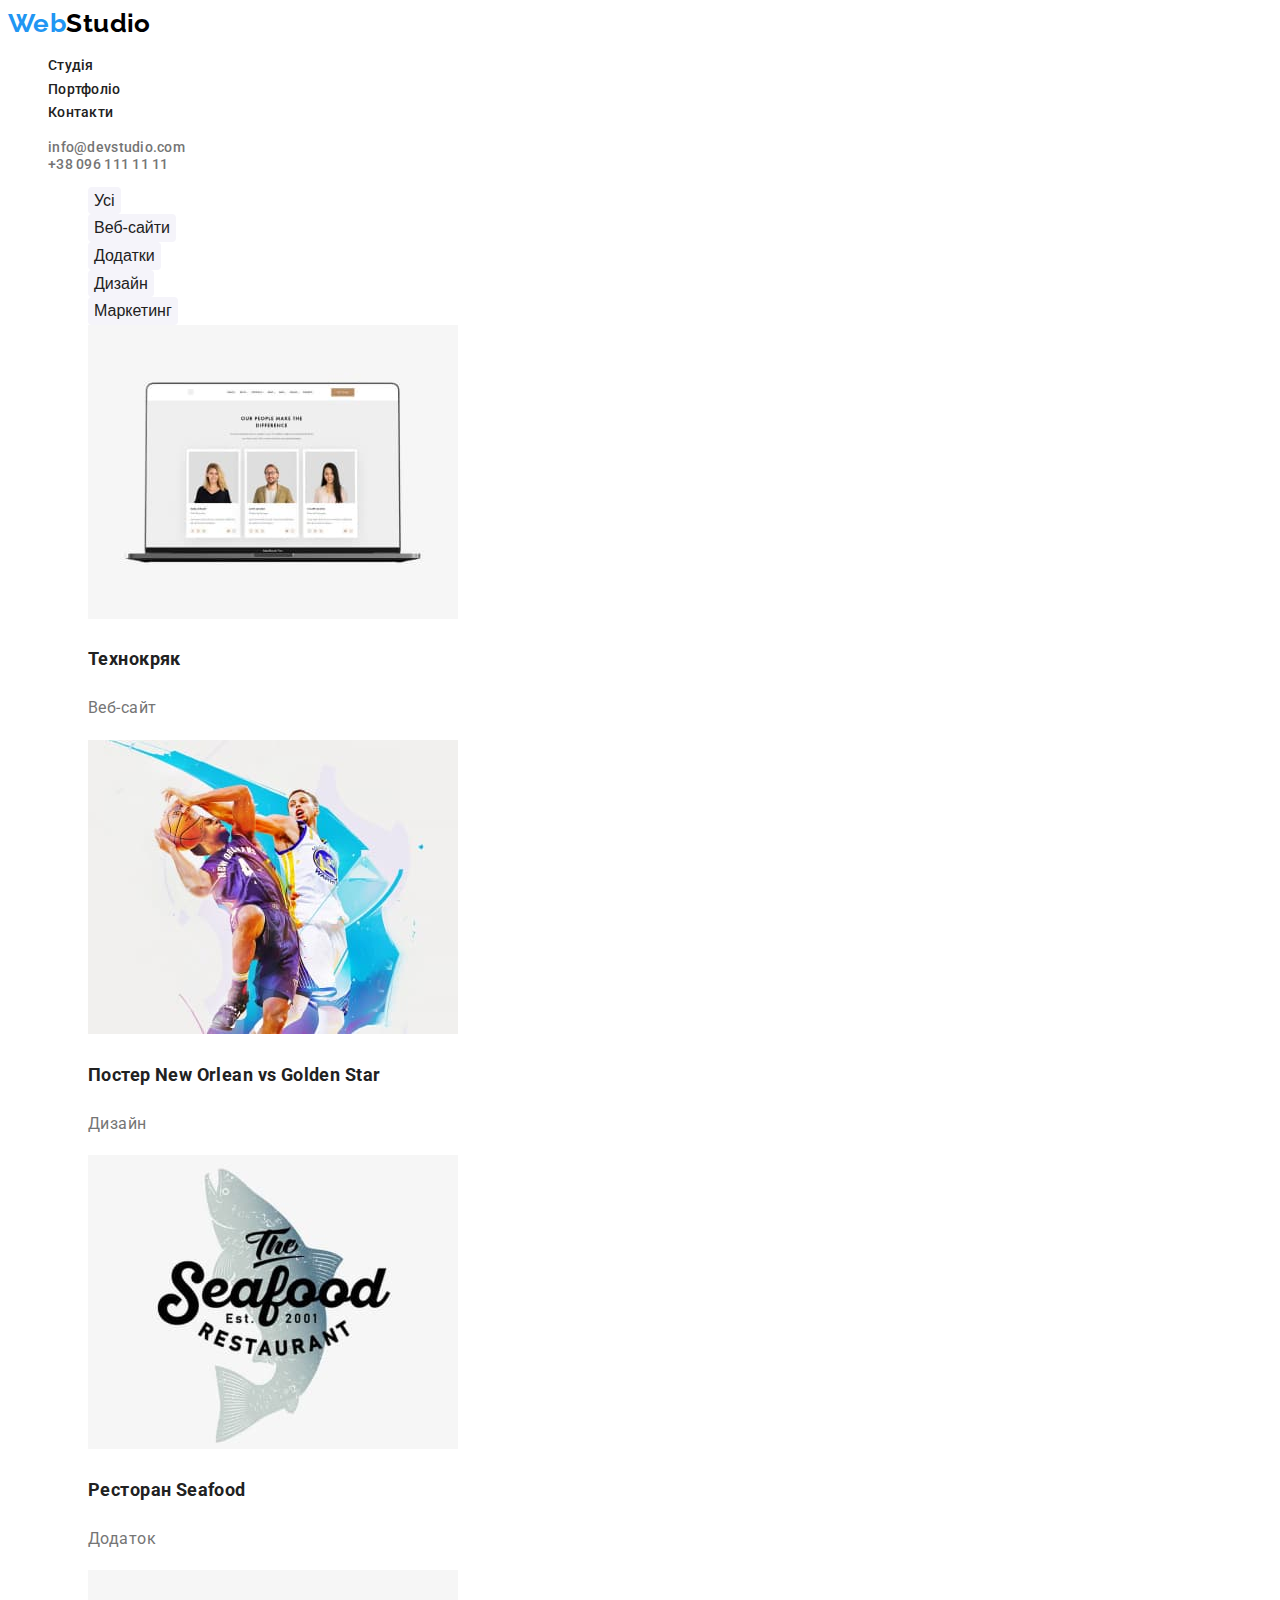
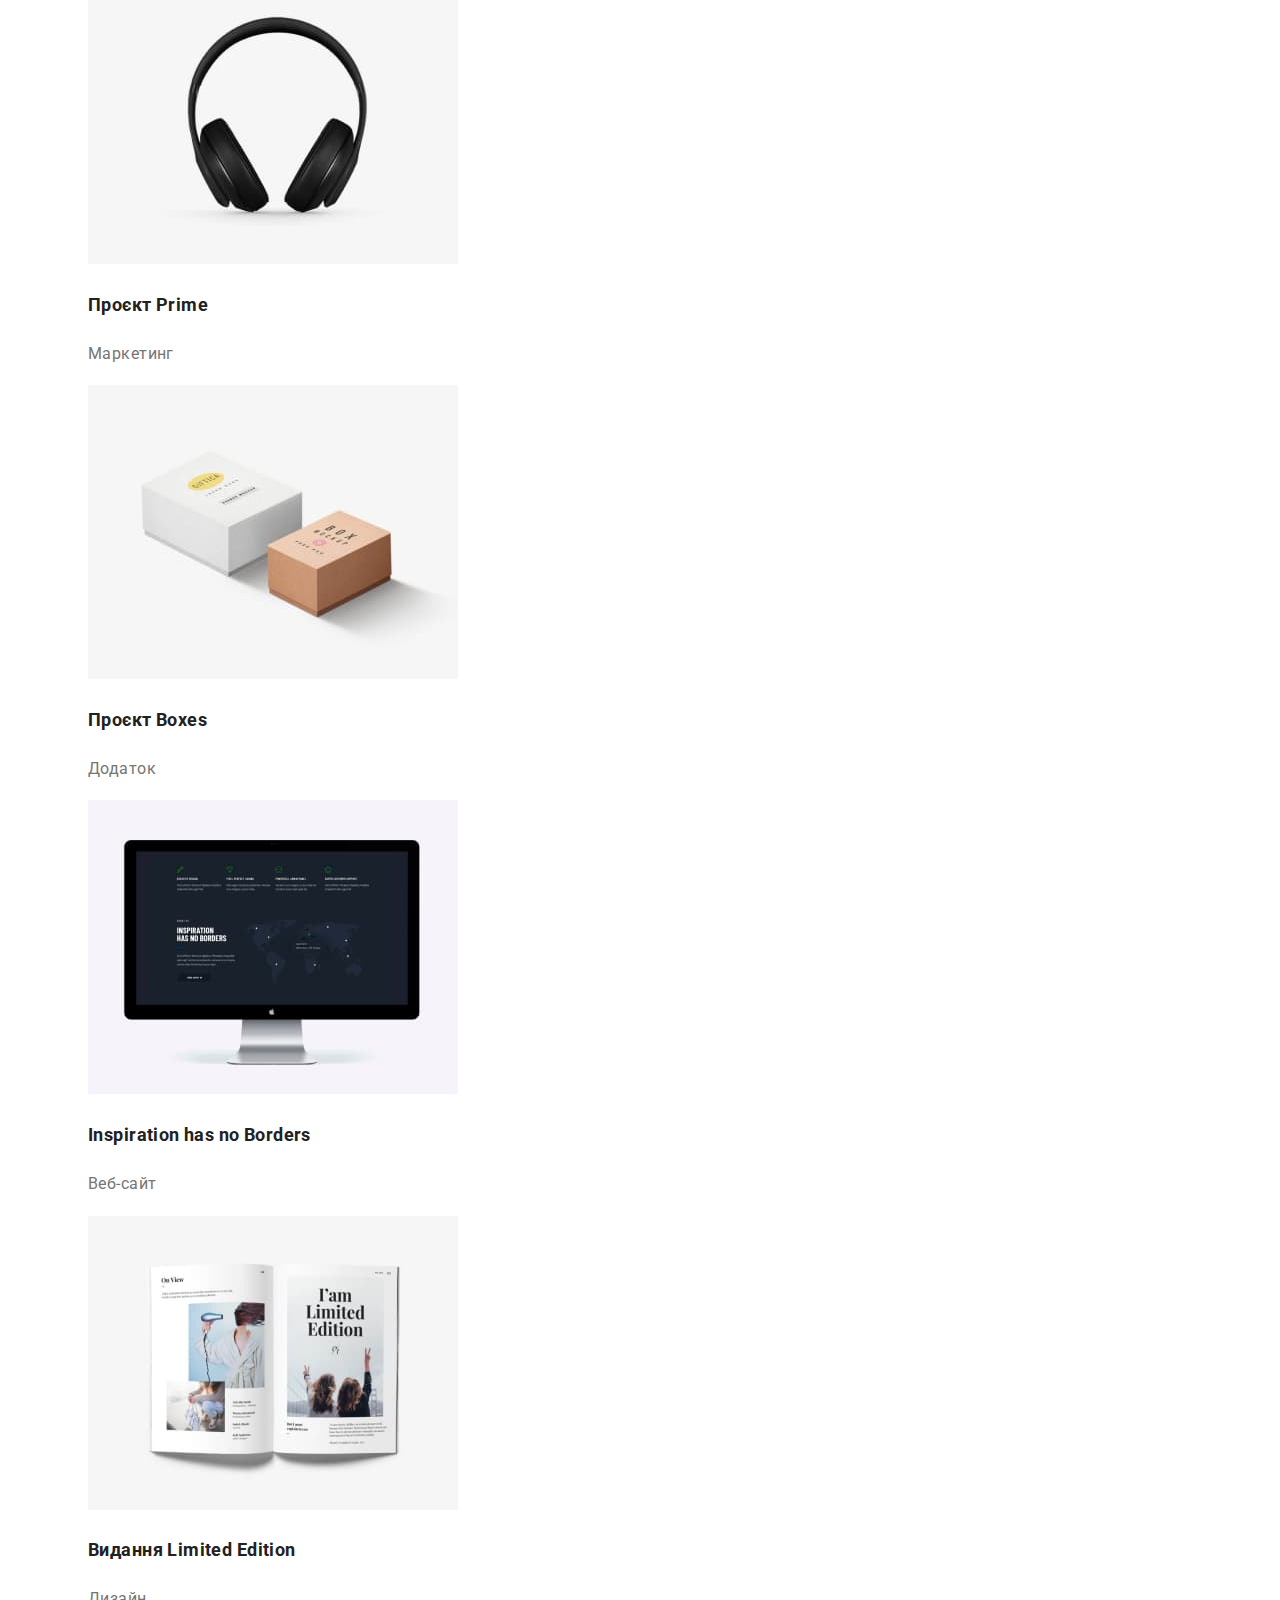
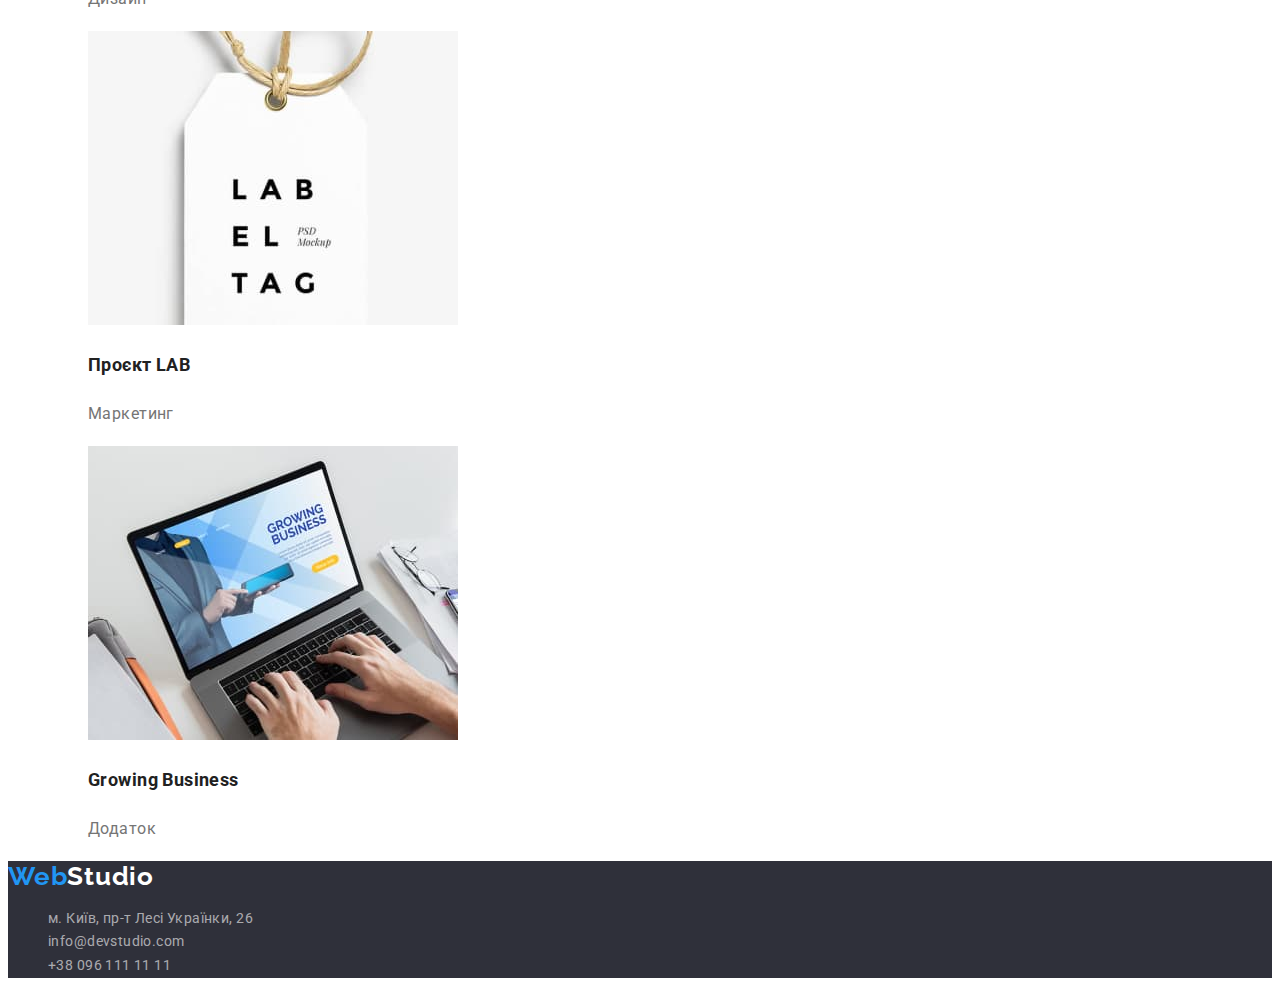
==== commit a1318cb9: "Враховано 2гі коментарі ментора" ====
--- a/portfolio.html
+++ b/portfolio.html
@@ -6,9 +6,9 @@
     <meta name="viewport" content="width=device-width, initial-scale=1.0">
     <link rel="preconnect" href="https://fonts.googleapis.com">
     <link rel="preconnect" href="https://fonts.gstatic.com" crossorigin>
-    <link href="https://fonts.googleapis.com/css2?family=Raleway&family=Roboto:wght@400;500;700;900&display=swap"
-        rel="stylesheet">
-    
+    <link
+        href="https://fonts.googleapis.com/css2?family=Raleway:wght@400;700&family=Roboto:wght@400;500;700;900&display=swap"
+        rel="stylesheet">    
     <title>Портфоліо</title>
     <link rel="stylesheet" href="css/styles.css">
 </head>
@@ -17,52 +17,52 @@
         <header class="header">
         
             <nav>
-                <a class="webstudio-header" href="./index.html"><span class="web">Web</span><span
+                <a class="nav-webstudio-header underline" href="./index.html"><span class="web">Web</span><span
                         class="studio-nav">Studio</span></a>
-            
-                <ul class="link">
-                    <li class="studio-text"><a href="./index.html">Студія</a></li>
-                    <li class="about-link"><a href="./portfolio.html">Портфоліо</a></li>
-                    <li class="contact-link"><a href="/contact">Контакти</a></li>
+        
+                <ul class="nav-link list">
+                    <li><a class="underline" href="./index.html">Студія</a></li>
+                    <li><a class="underline" href="./portfolio.html">Портфоліо</a></li>
+                    <li><a class="underline" href="/contact">Контакти</a></li>
                 </ul>
-            
+        
             </nav>
-            <ul class="link">
-                <li class="mailto-link"><a href="mailto:info@devstudio.com">info@devstudio.com</a></li>
-                <li class="tel-link">+38 096 111 11 11</li>
+            <ul class="link-contact list">
+                <li class="mailto-link"><a class="underline" href="mailto:info@devstudio.com">info@devstudio.com</a></li>
+                <li class="tel-link"><a class="underline" href="tel:+380961111111">+38 096 111 11 11</a></li>
             </ul>
         </header>
         
         <main>
         <!-- Main -->
-         <section>
-            <h1 class="title-hide">Проекти</h1>
-            <ul>
+         <section class="section">
+            <h1 hidden>Проекти</h1>
+            <ul class="list">
                 <!-- Filters -->
                 <li>
-                    <ul >
-                        <li class="pointers">
-                            <button class="button-all" type="button">
+                    <ul class="list pointers">
+                        <li>
+                            <button type="button">
                                 Усі
                             </button>
                         </li>
-                        <li class="pointers">
-                            <button class="button-web" type="button">
+                        <li>
+                            <button type="button">
                                 Веб-сайти
                             </button>
                         </li>
-                        <li class="pointers">
-                            <button class="button-app" type="button">
+                        <li>
+                            <button type="button">
                                 Додатки
                             </button>
                         </li>
-                        <li class="pointers">
-                            <button class="button-design" type="button">
+                        <li>
+                            <button type="button">
                                 Дизайн
                             </button>
                         </li>
-                        <li class="pointers">
-                            <button class="button-marketing" type="button">
+                        <li>
+                            <button type="button">
                                 Маркетинг
                             </button>
                         </li>
@@ -71,99 +71,81 @@
                 
                 <!-- Projects -->
                 <li>
-                    <ul>
+                    <ul class="list">
+
                         <!-- projet 1 -->
-                        <li class="projet">
-                            <div class="projet-1">
-                                <img src="images/technocrjak.jpg" alt="Зображення трьох людей на екрані ноутбука" width="370">
-                                <h2 class="title-projets">Технокряк</h2>
-                                <p class="text-projets">Веб-сайт
-                                </p>
-                    
-                            </div>
+                        <li class="project">
+                            <img src="images/technocrjak.jpg" alt="Зображення трьох людей на екрані ноутбука" width="370">
+                            <h2 class="section-projects-title">Технокряк</h2>
+                            <p class="section-projects-text">Веб-сайт
+                            </p>    
+                           
                         </li>
                     
                         <!-- projet 2 -->
                         <li>
-                            <div class="projet-2">
-                                <img src="images/neworlean.jpg" alt="двоє чоловіків грають в баскетбол" width="370">
-                                <h2 class="title-projets">Постер New Orlean vs Golden Star</h2>
-                                <p class="text-projets">Дизайн
-                                </p>
-                            </div>
+                            <img src="images/neworlean.jpg" alt="двоє чоловіків грають в баскетбол" width="370">
+                            <h2 class="section-projects-title">Постер New Orlean vs Golden Star</h2>
+                            <p class="section-projects-text">Дизайн
+                            </p>
                         </li>
                     
                         <!-- projet 3 -->
                         <li>
-                            <div class="projet-3">
-                                <img src="./images/seafood.jpg" alt="двоє чоловіків грають в баскетбол" width="370">
-                                <h2 class="title-projets">Ресторан Seafood</h2>
-                                <p class="text-projets">Додаток
-                                                        </p>
-                                                    </div>
-                                                </li>
+                            <img src="./images/seafood.jpg" alt="двоє чоловіків грають в баскетбол" width="370">
+                            <h2 class="section-projects-title">Ресторан Seafood</h2>
+                            <p class="section-projects-text">Додаток
+                            </p>                           </li>
                                         
-                                                <!-- projet 4 -->
-                                                <li>
-                                                    <div class=" projet-4">
-                                    <img src="./images/prime.jpg" alt="Навушники" width="370">
-                                <h2 class="title-projets">Проєкт Prime</h2>
-                                <p class="text-projets">Маркетинг
+                            <!-- projet 4 -->
+                            <li>
+                                <img src="./images/prime.jpg" alt="Навушники" width="370">
+                                <h2 class="section-projects-title">Проєкт Prime</h2>
+                                <p class="section-projects-text">Маркетинг
                                 </p>
-                            </div>
                         </li>
                     
                         <!-- projet 5 -->
                         <li>
-                            <div class="projet-5">
-                                <img src="./images/boxes.jpg" alt="Kt;Дві коробки лежать на підлозі" width="370">
-                                <h2 class="title-projets">Проєкт Boxes</h2>
-                                <p class="text-projets">Додаток
-                                </p>
-                            </div>
+                            <img src="./images/boxes.jpg" alt="Kt;Дві коробки лежать на підлозі" width="370">
+                            <h2 class="section-projects-title">Проєкт Boxes</h2>
+                            <p class="section-projects-text">Додаток
+                            </p>
                         </li>
                     
                         <!-- projet 6 -->
                         <li>
-                            <div class="projet-6">
-                                <img src="./images/inspiration.jpg" alt="Дві коробки лежать на підлозі" width="370">
-                                <h2 class="title-projets">Inspiration has no Borders</h2>
-                                <p class="text-projets">Веб-сайт
-                                </p>
-                            </div>
+                            <img src="./images/inspiration.jpg" alt="Дві коробки лежать на підлозі" width="370">
+                            <h2 class="section-projects-title">Inspiration has no Borders</h2>
+                            <p class="section-projects-text">Веб-сайт
+                            </p>
                         </li>
                     
                         <!-- projet 7 -->
                         <li>
-                            <div class="projet-7">
-                                <img src="./images/edition.jpg" alt="Три фотографії на розгорнутому журналі" width="370">
-                                <h2 class="title-projets">Видання Limited Edition
-                                </h2>
-                                <p class="text-projets">Дизайн
-                                </p>
-                            </div>
+                            <img src="./images/edition.jpg" alt="Три фотографії на розгорнутому журналі" width="370">
+                            <h2 class="section-projects-title">Видання Limited Edition
+                            </h2>
+                            <p class="section-projects-text">Дизайн
+                            </p>
                         </li>
                     
                         <!-- projet 8 -->
                         <li>
-                            <div class="projet-8">
-                                <img src="./images/lab.jpg" alt="Етикетка з написом" width="370">
-                                <h2 class="title-projets">Проєкт LAB
-                                </h2>
-                                <p class="text-projets">Маркетинг
-                                </p>
-                            </div>
+                            <img src="./images/lab.jpg" alt="Етикетка з написом" width="370">
+                            <h2 class="section-projects-title">Проєкт LAB
+                            </h2>
+                            <p class="section-projects-text">Маркетинг
+                            </p>
                         </li>
                     
                         <!-- projet 9 -->
                         <li>
-                            <div class="projet-9">
-                                <img src="./images/business.jpg" alt="Дві руки на клавіатурі ноутбука" width="370">
-                                <h2 class="title-projets">Growing Business
-                                </h2>
-                                <p class="text-projets">Додаток
-                                </p>
-                            </div>
+                        <img src="./images/business.jpg" alt="Дві руки на клавіатурі ноутбука" width="370">
+                        <h2 class="section-projects-title">Growing Business
+                        </h2>
+                        <p class="section-projects-text">Додаток
+                        </p>
                         </li>
                     
                     </ul>
@@ -178,17 +160,19 @@
         <footer class="footer-portfolio">
         
             <!-- Logo -->
-            <a class="webstudio-footer" href="./index.html"><span class="web">Web</span><span class="studio">Studio</span></a>
-        
+            <a class="webstudio-footer underline" href="./index.html"><span class="web">Web</span><span
+                    class="studio">Studio</span></a>
+            
             <!-- address -->
             <address class="address">
-                <ul  class="link-footer">
-                    <li><a href="https://www.google.com/maps/place/%D0%B1%D1%83%D0%BB%D1%8C%D0%B2%D0%B0%D1%80+%D0%9B%D0%B5%D1%81%D1%96+%D0%A3%D0%BA%D1%80%D0%B0%D1%97%D0%BD%D0%BA%D0%B8,+26,+%D0%9A%D0%B8%D1%97%D0%B2,+02000/data=!4m2!3m1!1s0x40d4cf0e033ecbe9:0x57a4dffefec77da0?sa=X&ved=2ahUKEwiPptK92_36AhXBwosKHbMfA9IQ8gF6BAgJEAE"
+                <ul class="link-footer  list">
+                    <li><a class="underline"
+                            href="https://www.google.com/maps/place/%D0%B1%D1%83%D0%BB%D1%8C%D0%B2%D0%B0%D1%80+%D0%9B%D0%B5%D1%81%D1%96+%D0%A3%D0%BA%D1%80%D0%B0%D1%97%D0%BD%D0%BA%D0%B8,+26,+%D0%9A%D0%B8%D1%97%D0%B2,+02000/data=!4m2!3m1!1s0x40d4cf0e033ecbe9:0x57a4dffefec77da0?sa=X&ved=2ahUKEwiPptK92_36AhXBwosKHbMfA9IQ8gF6BAgJEAE"
                             target="_blank">м. Київ, пр-т Лесі Українки, 26</a></li>
-                    <li><a href="mailto:info@devstudio.com">info@devstudio.com</a></li>
-                    <li><a href="tel:+380961111111">+38 096 111 11 11</a></li>
+                    <li><a class="underline" href="mailto:info@devstudio.com">info@devstudio.com</a></li>
+                    <li><a class="underline" href="tel:+380961111111">+38 096 111 11 11</a></li>
                 </ul>
-        
+            
             </address>
         
         </footer>
--- a/css/styles.css
+++ b/css/styles.css
@@ -1,165 +1,102 @@
+
+
+/* color themes */
+:root {
+    --link-color: #2196F3;
+    --text-color: #212121;
+    --studio-nav-color: #000000;
+    --text-main-color: #757575;
+    --background-color: #FFFFFF;
+    --link-footer-color: rgba(255, 255, 255, 0.6);
+    --footer-portfolio-color: #2F303A;
+    --about-backgraund-color: #F5F5F5;
+    --backgraund-team-color: #F5F4FA;
+    --projet-border-color: #EEEEEE;
+    --box-shadow: rgba(0, 0, 0, 0.12);
+    --main-button-color: #188CE8;
+    --box-shadow-main-button: rgba(0, 0, 0, 0.12);
+}
 
 /* встановлюэмо фон і шрифт */
 body {
     font-family: 'Roboto', sans-serif;
     background-color: var(--background-color);
     font-size: 14px;
-    line-height: 24px;
+    line-height: 1.7;
     letter-spacing: 0.03em;
-    color: #757575;
+    color: var(--text-main-color);
         }
 
-:root {
-    --link-color:#2196F3;
-}   
-
-:root {
-    --text-color: #212121;
-}
-:root {
-    --background-color: #FFFFFF;
-}
-:root {
-    --link-footer-color: rgba(255, 255, 255, 0.6);
-}
-
-a {
+
+.underline {
     text-decoration: none;
-        
-}
-
-ul {
+        }
+
+.list {
     list-style: none;
       }
 
-.link a{
-    color: #212121;
-}
-.link a:hover,
-.link a:focus {
-    color: var(--link-color);
-}
+/* Nav */
+.nav-link a{
+    font-weight: 500;
+        font-size: 14px;
+        line-height: 1.2;
+        letter-spacing: 0.02em;
+    color: var(--text-color);
+}
+.nav-link a:hover,
+.nav-link a:focus {
+    color: var(--link-color);
+}
+
+.link-contact a {
+    color: var(--text-main-color);
+}
+
+.link-contact a:hover,
+.link-contact a:focus {
+    color: var(--link-color);
+}
+
 
 .header {
-    position: absolute;
-    width: 1600px;
-    height: 80px;
-    left: 0px;
-    top: 0px;
+   
     background-color: var(--background-color);
 }
 
-.webstudio-header {
-    position: absolute;
-    width: 150px;
-    height: 30px;
-    left: 215px;
-    top: 25px;
+.nav-webstudio-header {    
     font-family: 'Raleway', sans-serif;
-    font-style: normal;
     font-weight: 700;
     font-size: 26px;
     line-height: 1.2;
-    letter-spacing: 0.03em;
 }
 
 .web {
-    color: var(--link-color)
+    color: var(--link-color);
 }
 
 .studio {
-    color: var(--background-color)
+    color: var(--background-color);
 }
 
 .studio-nav {
-    color: #000000
-}
-
-.studio-text {
-
-    position: absolute;
-    width: 45px;
-    height: 16px;
-    left: 453px;
-    top: 32px;
-    font-style: normal;
-    font-weight: 500;
-    font-size: 14px;
-    line-height: 1.2;
-    letter-spacing: 0.02em;
-    color: var(--link-color);
-    }
-
-.about-link {
-
-    position: absolute;
-    width: 72px;
-    height: 16px;
-    left: 548px;
-    top: 32px;
-    font-style: normal;
-    font-weight: 500;
-    font-size: 14px;
-    line-height: 16px;
-    letter-spacing: 0.02em;
-    color: var(--text-color);
-}
-
-.contact-link {
-
-        position: absolute;
-        width: 64px;
-        height: 16px;
-        left: 670px;
-        top: 32px;    
-        font-style: normal;
-        font-weight: 500;
-        font-size: 14px;
-        line-height: 16px;
-        letter-spacing: 0.02em;    
-        color: #212121;
-}
-
-.mailto-link {
-
-    position: absolute;
-    width: 135px;
-    height: 16px;
-    left: 1078px;
-    top: 32px;
-    font-style: normal;
-    font-weight: 500;
-    font-size: 14px;
-    line-height: 16px;
-    letter-spacing: 0.02em;
-}
-
+    color: var(--studio-nav-color);
+}
+
+.mailto-link,
 .tel-link {
-
-        position: absolute;
-        width: 122px;
-        height: 16px;
-        left: 1263px;
-        top: 32px;    
-        font-style: normal;
-        font-weight: 500;
-        font-size: 14px;
-        line-height: 16px;
-        letter-spacing: 0.02em;  
-}
-
-.hero {
-
-        position: absolute;
-        width: 1600px;
-        height: 600px;
-        left: 0px;
-        top: 80px;    
-        background-color: #2F303A;
-}
-
-.title-1 {
-        font-style: normal;
+    font-weight: 500;
+    font-size: 14px;
+    line-height: 1.2;
+letter-spacing: 0.02em;
+}
+
+/* hero */
+.hero {  
+        background-color: var(--footer-portfolio-color);
+}
+
+.hero-title {
         font-weight: 900;
         font-size: 44px;
         line-height: 1.4;
@@ -167,318 +104,97 @@
         letter-spacing: 0.06em;
         text-transform: uppercase;    
         color: var(--background-color) ;
-            position: absolute;
-            width: 696px;
-            height: 120px;
-            left: 452px;
-            top: 180px;
-}
-
-.button-1 {
+}
+
+.hero-button {
     font-family: inherit;
-    position: absolute;
-    width: 216px;
-    height: 50px;
-    left: 692px;
-    top: 350px;
-    background-color: var(--link-color);
-    box-shadow: 0px 4px 4px rgba(0, 0, 0, 0.15);
+    font-weight: 700;
+    font-size: 16px;
+    line-height: 1.9;
+        background-color: var(--link-color);
+    box-shadow: 0px 4px 4px var(--box-shadow-main-button);
     border-radius: 4px;
     color: var(--background-color);
     cursor: pointer;
     }
 
-.button-1:hover,
-.button-1:focus {}
-
-.about-backgraund {
-
-    position: absolute;
-    width: 1600px;
-    height: 766px;
-    left: 0px;
-    top: 680px;        
-    background-color: #F5F5F5;
-}
-
+.hero-button:hover,
+.hero-button:focus {
+    background-color: var(--main-button-color);
+    box-shadow: 0px 4px 4px var(--box-shadow-main-button);
+    border-radius: 4px
+}
+
+.about-backgraund {   
+    background-color: var(--about-backgraund-color);
+}
+
+/* features */
 .features {
-
     font-size: 14px;
     line-height: 1.7;
+}
+
+.feature-title {
+
+    font-weight: 700;
+    font-size: 14px;
+    line-height: 1.2;
+    text-transform: uppercase;
+    color: var(--text-color);
+}
+
+.work-title,
+.team-title {
+
+    font-weight: 700;
+    font-size: 36px;
+    line-height: 1.2;
+    text-align: center;
     letter-spacing: 0.03em;
-}
-
-.feature-1 {
-
-        position: absolute;
-        width: 270px;
-        height: 72px;
-        left: 215px;
-        top: 800px;
-}
-
-.feature-2 {
-
-    position: absolute;
-    width: 270px;
-    height: 48px;
-    left: 515px;
-    top: 800px;
-}
-
-.feature-3 {
-
-    position: absolute;
-    width: 270px;
-    height: 48px;
-    left: 815px;
-    top: 800px;
-}
-
-.feature-4 {
-
-    position: absolute;
-    width: 270px;
-    height: 72px;
-    left: 1115px;
-    top: 800px;
-}
-
-.title-hide {
-
-    opacity: 0;
-}
-
-.h3 {
-
-        font-style: normal;
-        font-weight: 700;
-        font-size: 14px;
-        line-height: 16px;
-        letter-spacing: 0.03em;
-        text-transform: uppercase;    
-        color: var(--text-color);
-       }
-
-.title2 {
-
-    position: absolute;
-    width: 370px;
-    height: 42px;
-    left: 617px;
-    top: 966px;
-    font-style: normal;
-    font-weight: 700;
-    font-size: 36px;
-    line-height: 1.2;
-    text-align: center;
-    letter-spacing: 0.03em;
-    color: var(--text-color);
-}
-
-.photo1 {
-
-    position: absolute;
-    left: 215px;
-    top: 1058px;
-}
-
-.photo2 {
-
-    position: absolute; 
-    left: 615px;
-    top: 1058px
-}
-
-.photo3 {
-
-    position: absolute;
-    left: 1015px;
-    top: 1058px;
-}
-
-.backgraund-team {
-
-    position: absolute;
-        width: 1600px;
-        height: 648px;
-        left: 0px;
-        top: 1446px;    
-        background-color: #F5F4FA;
-}
-
-.title3 {
-
-    position: absolute;
-        width: 265px;
-        height: 42px;
-        left: 668px;
-        top: 64px;    
-        font-style: normal;
-        font-weight: 700;
-        font-size: 36px;
-        line-height: 42px;
-        text-align: center;
-        letter-spacing: 0.03em;    
-        color: var(--text-color);
-}
-
-
-.product {
-
-    position: absolute;
-        width: 270px;
-        height: 368px;
-        left: 215px;
-        top: 185px;    
-        background: #FFFFFF;
-        box-shadow: 0px 1px 3px rgba(0, 0, 0, 0.12), 0px 1px 1px rgba(0, 0, 0, 0.14), 0px 2px 1px rgba(0, 0, 0, 0.2);
+    color: var(--text-color);
+}
+
+/* team */
+.team {
+  
+background-color: var(--backgraund-team-color);
+}
+
+.team-card {  
+        background-color: var(--background-color);
+        box-shadow: 0px 1px 3px var(--box-shadow), 0px 1px 1px rgba(0, 0, 0, 0.14), 0px 2px 1px rgba(0, 0, 0, 0.2);
         border-radius: 0px 0px 4px 4px;
 }
 
-.frontend {
-
-position: absolute;
-    width: 270px;
-    height: 368px;
-    left: 515px;
-    top: 185px;
-    background: #FFFFFF;
-    box-shadow: 0px 1px 3px rgba(0, 0, 0, 0.12), 0px 1px 1px rgba(0, 0, 0, 0.14), 0px 2px 1px rgba(0, 0, 0, 0.2);
-    border-radius: 0px 0px 4px 4px;
-}
-
-.marketing {
-
-position: absolute;
-    width: 270px;
-    height: 368px;
-    left: 815px;
-    top: 185px;
-    background: #FFFFFF;
-    box-shadow: 0px 1px 3px rgba(0, 0, 0, 0.12), 0px 1px 1px rgba(0, 0, 0, 0.14), 0px 2px 1px rgba(0, 0, 0, 0.2);
-    border-radius: 0px 0px 4px 4px;
-}
-
-.designer {
-
-position: absolute;
-    width: 270px;
-    height: 368px;
-    left: 1115px;
-    top: 185px;
-    background: #FFFFFF;
-    box-shadow: 0px 1px 3px rgba(0, 0, 0, 0.12), 0px 1px 1px rgba(0, 0, 0, 0.14), 0px 2px 1px rgba(0, 0, 0, 0.2);
-    border-radius: 0px 0px 4px 4px;
-}
-
-
-.title-foto {
-
-    font-style: normal;
-    font-weight: 500;
-    font-size: 16px;
-    line-height: 1.2;
-    text-align: center;
-    letter-spacing: 0.03em;
-    color: var(--text-color);
-}
-
-.text-foto {
-
-    font-style: normal;
-    font-weight: 400;
-    font-size: 16px;
-    line-height: 1.2;
-    text-align: center;
-    letter-spacing: 0.03em;
-    color: #757575;
-}
-
-.title-foto1 {
-
-    font-style: normal;
-    font-weight: 500;
-    font-size: 16px;
-    line-height: 1.2;
-    text-align: center;
-    letter-spacing: 0.03em;
-    color: var(--text-color);
-}
-
-.text-foto1 {
-
-    font-style: normal;
-    font-weight: 400;
-    font-size: 16px;
-    line-height: 1.2;
-    text-align: center;
-    letter-spacing: 0.03em;
-    color: #757575;
-}
-
-.webstudio-footer {
-    position: absolute;
-    width: 145px;
-    height: 31px;
-    left: 215px;
-    top: 60px;
-    font-family: 'Raleway'; sans-serif;
-    font-style: normal;
-    font-weight: 700;
-    font-size: 26px;
-    line-height: 1.2;
-    letter-spacing: 0.03em;
-    color: #2196F3;
-}
-
-.footer {
-    position: absolute;
-    width: 1600px;
-    height: 252px;
-    left: 0px;
-    top: 2094px;
-    background-color: #2F303A;
-
-}
-
-.address {
-    position: absolute;
-    font-style: normal;
-        font-weight: 400;
-    font-size: 14px;
-    line-height: 1.7;
-    letter-spacing: 0.03em;
-    margin-top: 90px;
-    margin-left: 180px;
-    width: 340px;
-    height: 20px;
-   ;
-}
-
-.link-footer a{
-    color: rgba(255, 255, 255, 0.6);
-}
-
-.link-footer a:hover,
-.link-footer a:focus {
-    color: var(--background-color);
+
+.team-title-foto {
+
+    font-weight: 500;
+    font-size: 16px;
+    line-height: 1.2;
+    text-align: center;
+    color: var(--text-color);
+}
+
+.team-text-foto {
+    font-size: 16px;
+    line-height: 1.2;
+    text-align: center;
+    color: var(--text-main-color);
 }
 
 /* Portfolio */
 
+
+/* pointers */
 .pointers button {
-position: absolute;
-top: 174px;
-height: 38px;
-    background: #F5F4FA;
+    background-color: var(--backgraund-team-color);
     border-radius: 4px;
-    font-style: normal;
     font-weight: 500;
     font-size: 16px;
     line-height: 1.6;
     text-align: center;
-    letter-spacing: 0.03em;
     color: var(--text-color);
 border: none;
 cursor: pointer;
@@ -492,153 +208,55 @@
         color: var(--background-color);
 }
 
-.button-all {
-            
-width: 73px;
-left: 512px;
-                
-}
-.button-web {
-        width: 125px;
-        left: 593px;
-    }
-            
-.button-app {
-    width: 112px;
-    left: 726px;
-        
-}
-.button-design {
-    width: 103px;
-    left: 846px;
-}
-.button-marketing {
-        width: 130px;
-        left: 957px;
-            
-}
-
+/* projets */
 .projet {
 box-sizing: border-box;
 background: var(--background-color);
-border: 1px solid #EEEEEE;
-}
-
-.projet-1 {
-    position: absolute;
-    width: 370px;
-    height: 404px;
-    left: 215px;
-    top: 262px;
-}
-
-.projet-2 {
-
-    position: absolute;
-    width: 370px;
-    height: 404px;
-    left: 615px;
-    top: 262px;
-}
-
-.projet-3 {
-
-        position: absolute;
-        width: 370px;
-        height: 404px;
-        left: 1015px;
-        top: 262px;
-}
-
-.projet-4 {
- 
-        position: absolute;
-        width: 370px;
-        height: 404px;
-        left: 215px;
-        top: 696px;    
-}
-
-.projet-5 {
-   
-        position: absolute;
-        width: 370px;
-        height: 404px;
-        left: 615px;
-        top: 696px;    
-}
-
-.projet-6 {
-   
-        position: absolute;
-        width: 370px;
-        height: 404px;
-        left: 1015px;
-        top: 696px;
-    
-}
-
-.projet-7 {   
-        position: absolute;
-        width: 370px;
-        height: 404px;
-        left: 215px;
-        top: 1130px;    
-}
-
-.projet-8 {
-   
-        position: absolute;
-        width: 370px;
-        height: 404px;
-        left: 615px;
-        top: 1130px;     
-}
-
-.projet-9 {
-   
-        position: absolute;
-        width: 370px;
-        height: 404px;
-        left: 1015px;
-        top: 1130px;        
-}
-
-.title-projets {
-
-    position: absolute;
-    width: 322px;
-    height: 36px;
-    margin-top: 315;
-    margin-left: 25px;
-    font-style: normal;
+border: 1px solid var(--projet-border-color);
+
+}
+
+.section-projects-title {
     font-weight: 700;
     font-size: 18px;
     line-height: 2;
-    letter-spacing: 0.06em;
-    color: var(--text-color);
-}
-
-.text-projets {
-
-    position: absolute;
-    width: 322px;
-    height: 30px;
-    margin-top: 60px;
-    margin-left: 25px;
-    font-style: normal;
-    font-weight: 400;
+    color: var(--text-color);
+}
+
+.section-projects-text {
     font-size: 16px;
     line-height: 1.9;
+}
+
+/* footer */
+.footer-portfolio {
+        background: var(--footer-portfolio-color);
+}
+
+.webstudio-footer {
+    font-family: 'Raleway', sans-serif;
+    font-weight: 700;
+    font-size: 26px;
+    line-height: 1.2;
     letter-spacing: 0.03em;
-}
-
-.footer-portfolio {
-
-    position: absolute;
-        width: 1600px;
-        height: 252px;
-        left: 0px;
-        top: 1630px;
-        background: #2F303A;
+    color: var(--link-color);
+}
+
+.footer {
+    background-color: var(--footer-portfolio-color);
+
+}
+
+.address {
+    font-size: 14px;
+        font-style: normal;
+}
+
+.link-footer a {
+    color: var(--link-footer-color);
+}
+
+.link-footer a:hover,
+.link-footer a:focus {
+    color: var(--background-color);
 }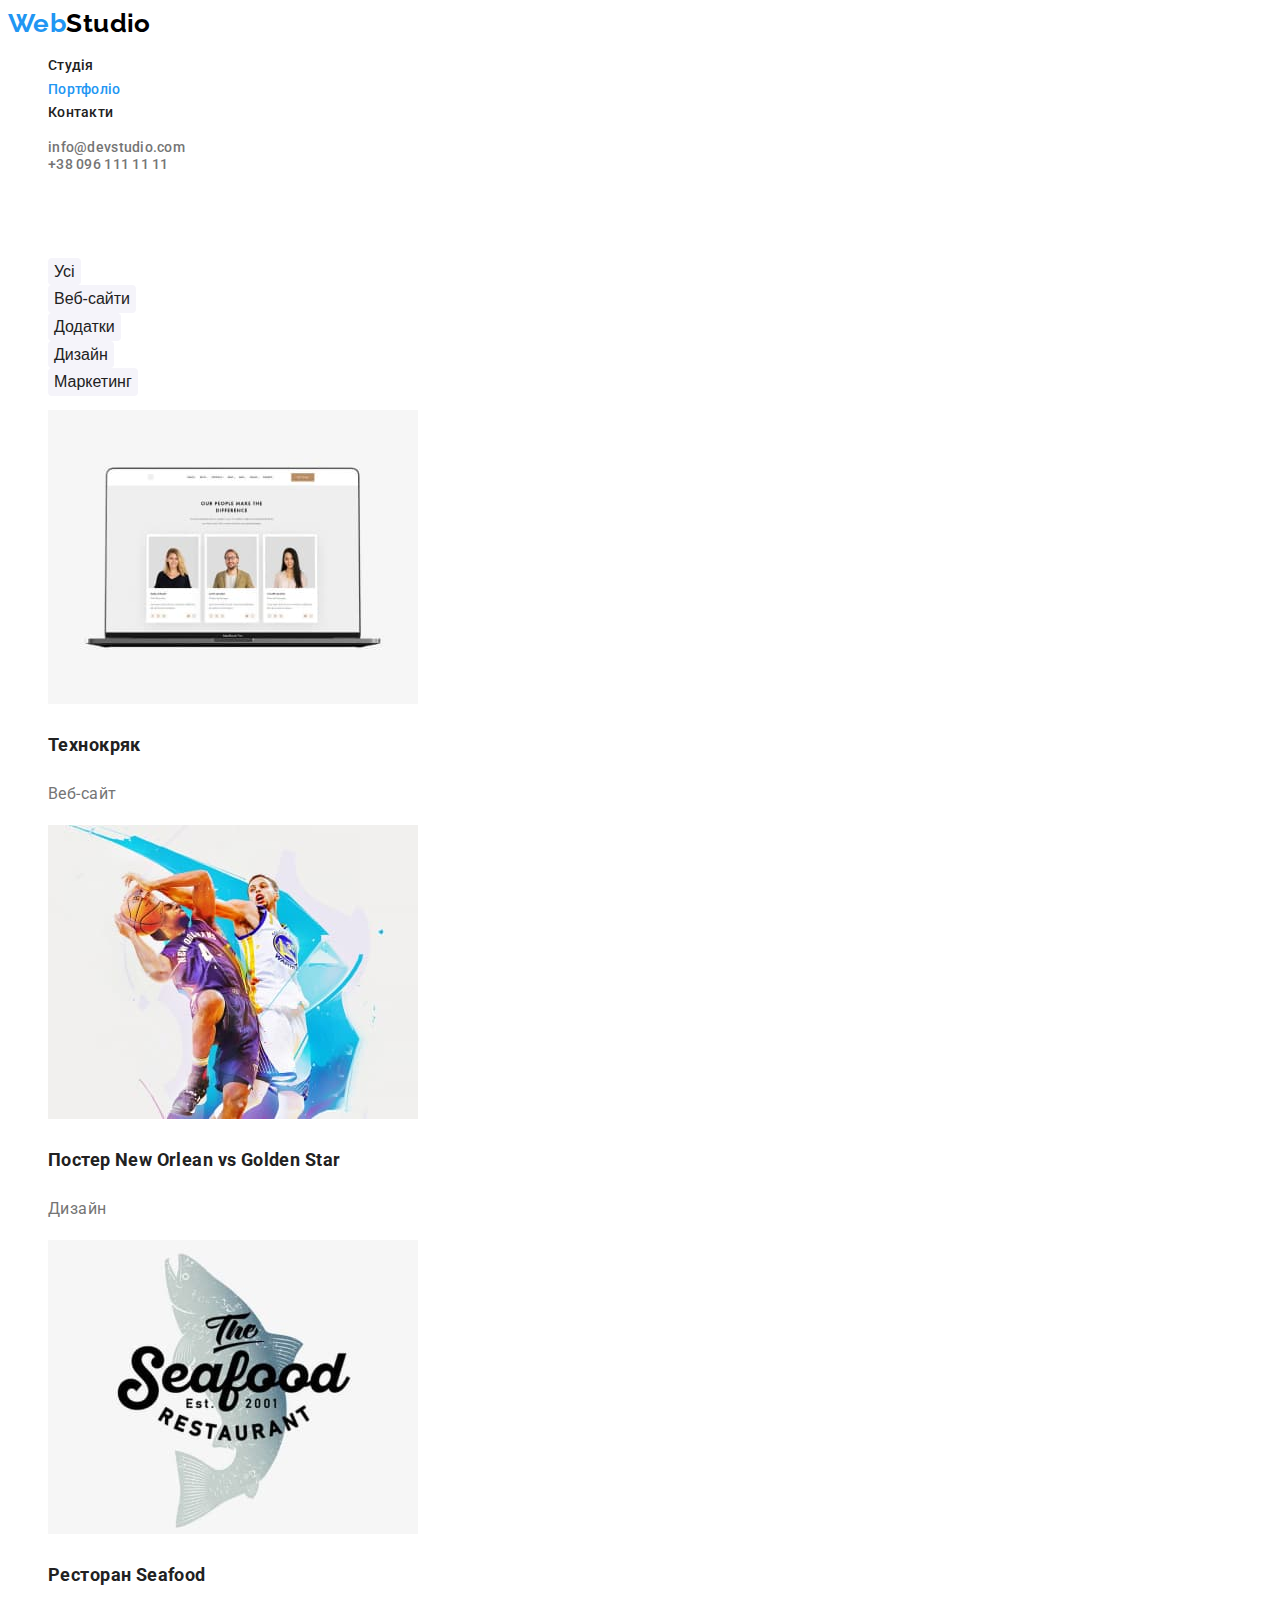
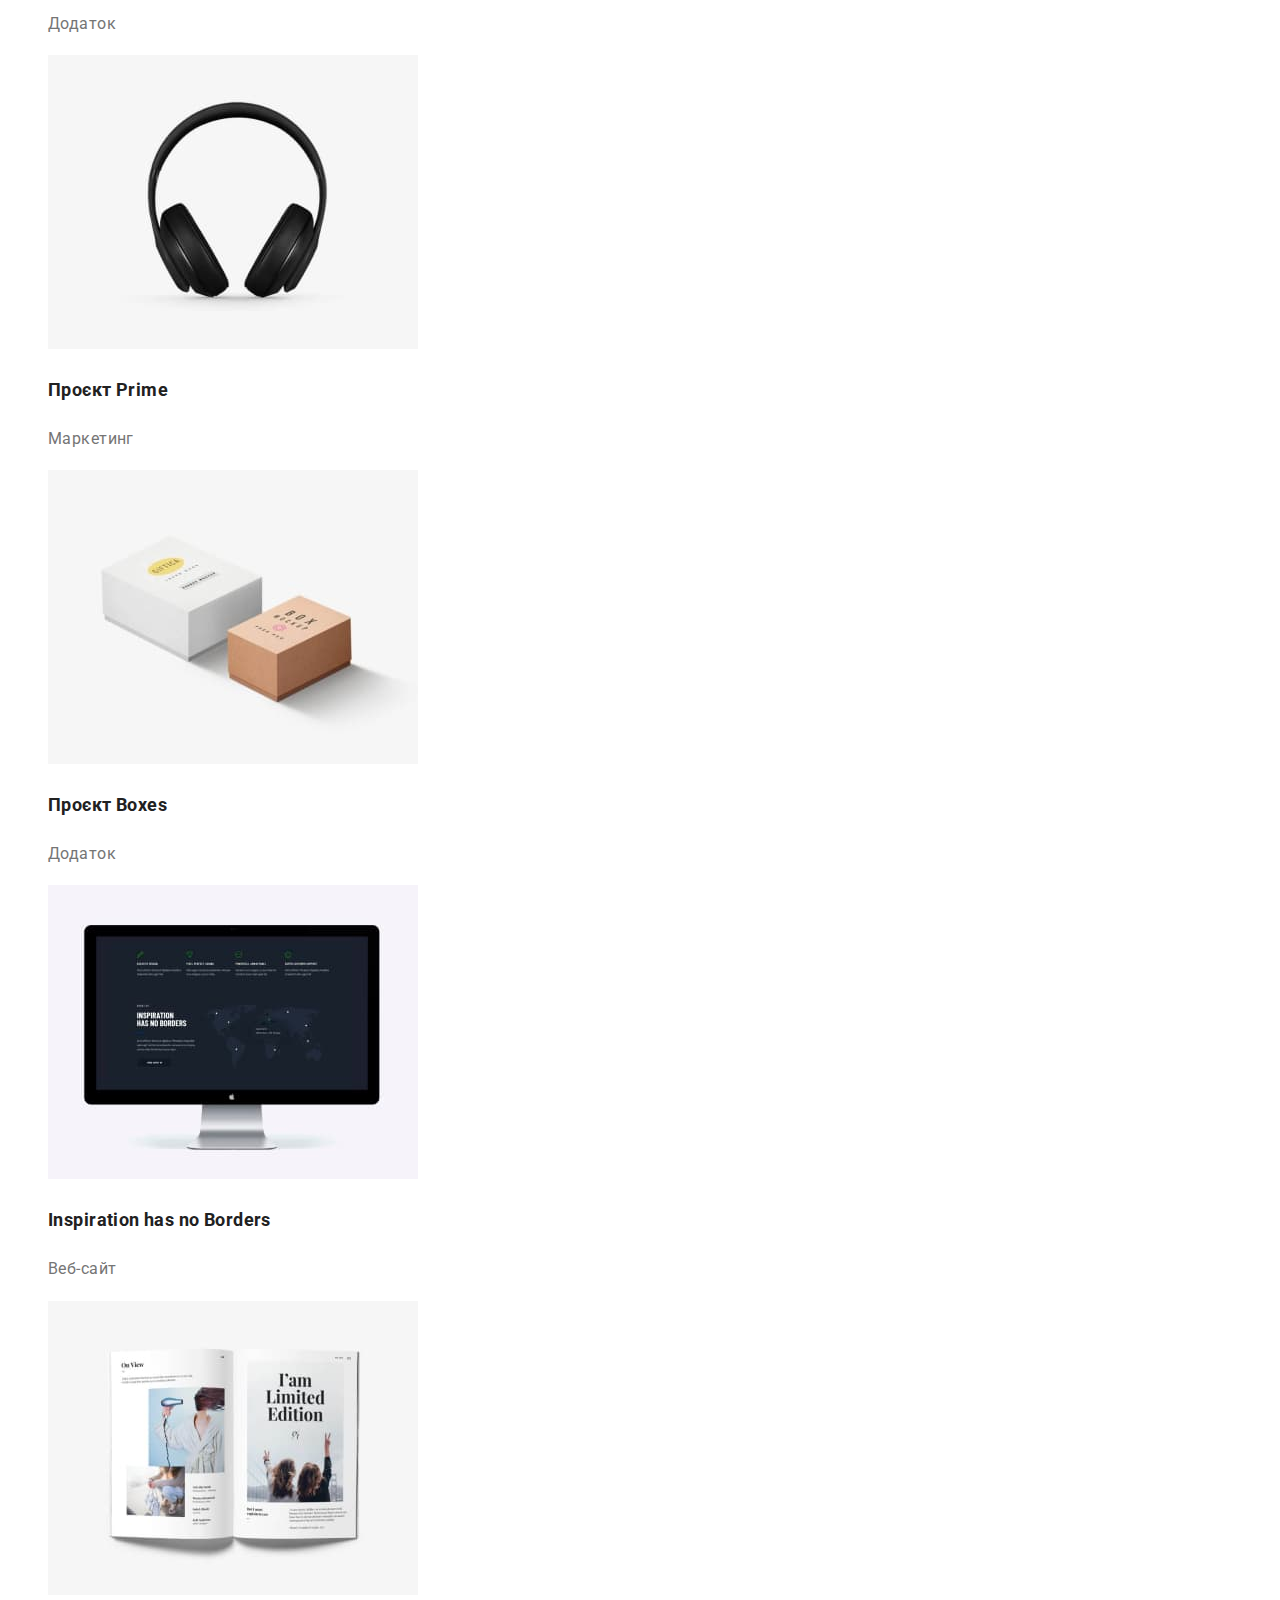
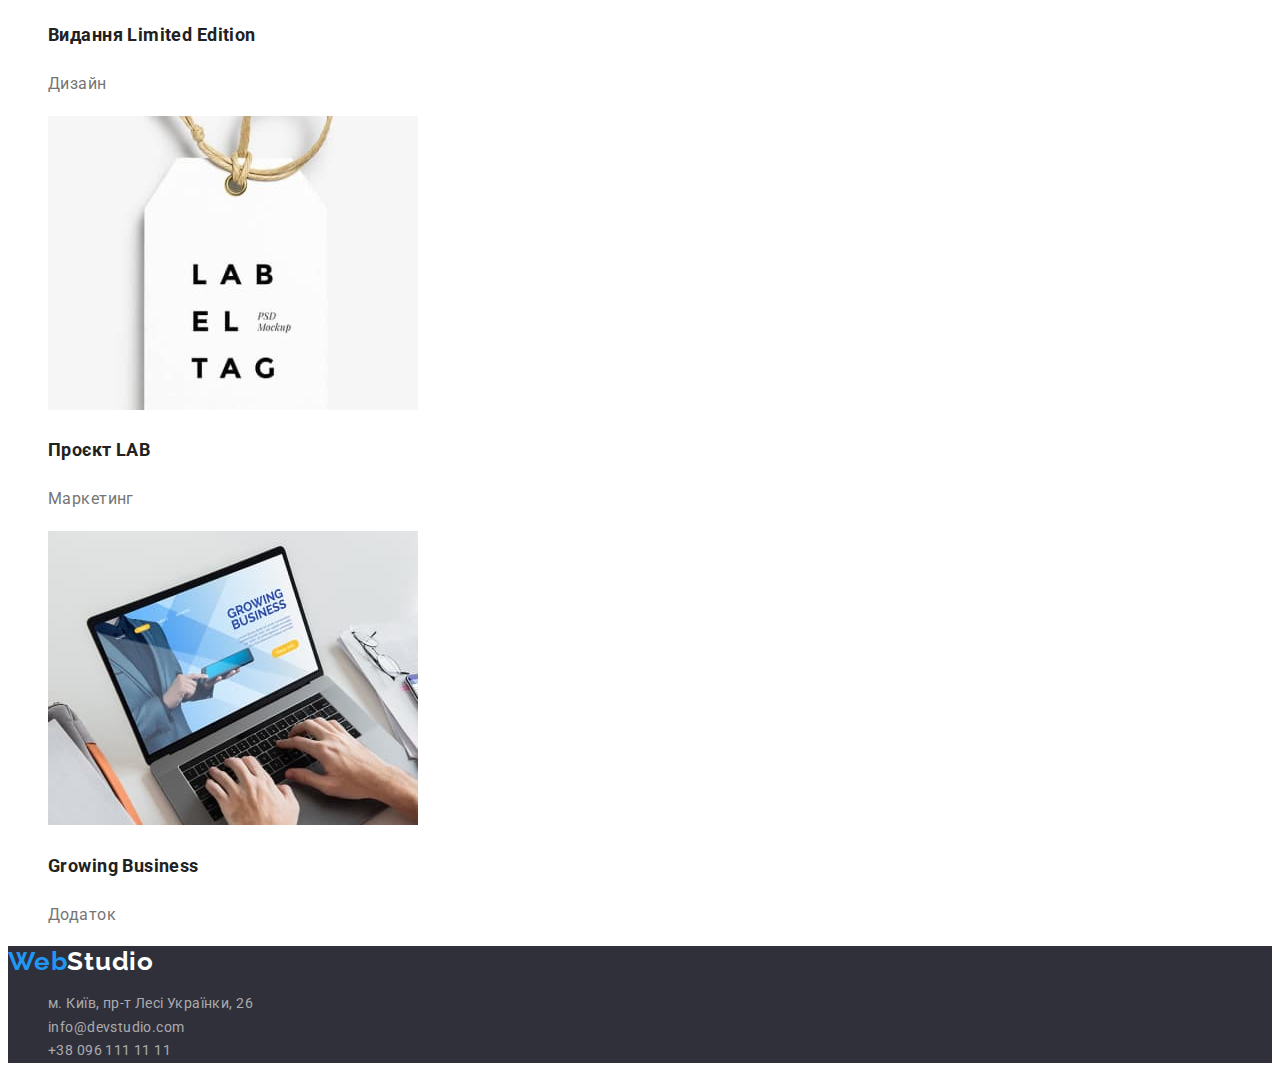
==== commit 472b2b64: "Враховані з-ті коментарі ментора" ====
--- a/portfolio.html
+++ b/portfolio.html
@@ -20,11 +20,12 @@
                 <a class="nav-webstudio-header underline" href="./index.html"><span class="web">Web</span><span
                         class="studio-nav">Studio</span></a>
         
-                <ul class="nav-link list">
+                <ul class="site-nav list">
                     <li><a class="underline" href="./index.html">Студія</a></li>
-                    <li><a class="underline" href="./portfolio.html">Портфоліо</a></li>
+                    <li><a class="underline current" href="./portfolio.html">Портфоліо</a></li>
                     <li><a class="underline" href="/contact">Контакти</a></li>
                 </ul>
+
         
             </nav>
             <ul class="link-contact list">
@@ -36,121 +37,118 @@
         <main>
         <!-- Main -->
          <section class="section">
-            <h1 hidden>Проекти</h1>
-            <ul class="list">
-                <!-- Filters -->
+            <h1 class="is-hidden">Проекти</h1>
+            
+            <!-- Filters -->
+            
+            <ul class="list pointers">
                 <li>
-                    <ul class="list pointers">
-                        <li>
-                            <button type="button">
-                                Усі
-                            </button>
-                        </li>
-                        <li>
-                            <button type="button">
-                                Веб-сайти
-                            </button>
-                        </li>
-                        <li>
-                            <button type="button">
-                                Додатки
-                            </button>
-                        </li>
-                        <li>
-                            <button type="button">
-                                Дизайн
-                            </button>
-                        </li>
-                        <li>
-                            <button type="button">
-                                Маркетинг
-                            </button>
-                        </li>
-                    </ul>
+                    <button type="button">
+                        Усі
+                    </button>
                 </li>
-                
-                <!-- Projects -->
                 <li>
-                    <ul class="list">
-
-                        <!-- projet 1 -->
-                        <li class="project">
-                            <img src="images/technocrjak.jpg" alt="Зображення трьох людей на екрані ноутбука" width="370">
-                            <h2 class="section-projects-title">Технокряк</h2>
-                            <p class="section-projects-text">Веб-сайт
-                            </p>    
-                           
-                        </li>
-                    
-                        <!-- projet 2 -->
-                        <li>
-                            <img src="images/neworlean.jpg" alt="двоє чоловіків грають в баскетбол" width="370">
-                            <h2 class="section-projects-title">Постер New Orlean vs Golden Star</h2>
-                            <p class="section-projects-text">Дизайн
-                            </p>
-                        </li>
-                    
-                        <!-- projet 3 -->
-                        <li>
-                            <img src="./images/seafood.jpg" alt="двоє чоловіків грають в баскетбол" width="370">
-                            <h2 class="section-projects-title">Ресторан Seafood</h2>
-                            <p class="section-projects-text">Додаток
-                            </p>                           </li>
-                                        
-                            <!-- projet 4 -->
-                            <li>
-                                <img src="./images/prime.jpg" alt="Навушники" width="370">
-                                <h2 class="section-projects-title">Проєкт Prime</h2>
-                                <p class="section-projects-text">Маркетинг
-                                </p>
-                        </li>
-                    
-                        <!-- projet 5 -->
-                        <li>
-                            <img src="./images/boxes.jpg" alt="Kt;Дві коробки лежать на підлозі" width="370">
-                            <h2 class="section-projects-title">Проєкт Boxes</h2>
-                            <p class="section-projects-text">Додаток
-                            </p>
-                        </li>
-                    
-                        <!-- projet 6 -->
-                        <li>
-                            <img src="./images/inspiration.jpg" alt="Дві коробки лежать на підлозі" width="370">
-                            <h2 class="section-projects-title">Inspiration has no Borders</h2>
-                            <p class="section-projects-text">Веб-сайт
-                            </p>
-                        </li>
-                    
-                        <!-- projet 7 -->
-                        <li>
-                            <img src="./images/edition.jpg" alt="Три фотографії на розгорнутому журналі" width="370">
-                            <h2 class="section-projects-title">Видання Limited Edition
-                            </h2>
-                            <p class="section-projects-text">Дизайн
-                            </p>
-                        </li>
-                    
-                        <!-- projet 8 -->
-                        <li>
-                            <img src="./images/lab.jpg" alt="Етикетка з написом" width="370">
-                            <h2 class="section-projects-title">Проєкт LAB
-                            </h2>
-                            <p class="section-projects-text">Маркетинг
-                            </p>
-                        </li>
-                    
-                        <!-- projet 9 -->
-                        <li>
-                        <img src="./images/business.jpg" alt="Дві руки на клавіатурі ноутбука" width="370">
-                        <h2 class="section-projects-title">Growing Business
-                        </h2>
-                        <p class="section-projects-text">Додаток
-                        </p>
-                        </li>
-                    
-                    </ul>
+                    <button type="button">
+                        Веб-сайти
+                    </button>
                 </li>
-            </ul>    
+                <li>
+                    <button type="button">
+                        Додатки
+                    </button>
+                </li>
+                <li>
+                    <button type="button">
+                        Дизайн
+                    </button>
+                </li>
+                <li>
+                    <button type="button">
+                        Маркетинг
+                    </button>
+                </li>
+            </ul>
+            
+            <!-- Projects -->
+                        <ul class="list">
+            
+                <!-- projet 1 -->
+                <li class="project">
+                    <img src="images/technocrjak.jpg" alt="Зображення трьох людей на екрані ноутбука" width="370">
+                    <h2 class="section-projects-title">Технокряк</h2>
+                    <p class="section-projects-text">Веб-сайт
+                    </p>
+            
+                </li>
+            
+                <!-- projet 2 -->
+                <li>
+                    <img src="images/neworlean.jpg" alt="двоє чоловіків грають в баскетбол" width="370">
+                    <h2 class="section-projects-title">Постер New Orlean vs Golden Star</h2>
+                    <p class="section-projects-text">Дизайн
+                    </p>
+                </li>
+            
+                <!-- projet 3 -->
+                <li>
+                    <img src="./images/seafood.jpg" alt="двоє чоловіків грають в баскетбол" width="370">
+                    <h2 class="section-projects-title">Ресторан Seafood</h2>
+                    <p class="section-projects-text">Додаток
+                    </p>
+                </li>
+            
+                <!-- projet 4 -->
+                <li>
+                    <img src="./images/prime.jpg" alt="Навушники" width="370">
+                    <h2 class="section-projects-title">Проєкт Prime</h2>
+                    <p class="section-projects-text">Маркетинг
+                    </p>
+                </li>
+            
+                <!-- projet 5 -->
+                <li>
+                    <img src="./images/boxes.jpg" alt="Kt;Дві коробки лежать на підлозі" width="370">
+                    <h2 class="section-projects-title">Проєкт Boxes</h2>
+                    <p class="section-projects-text">Додаток
+                    </p>
+                </li>
+            
+                <!-- projet 6 -->
+                <li>
+                    <img src="./images/inspiration.jpg" alt="Дві коробки лежать на підлозі" width="370">
+                    <h2 class="section-projects-title">Inspiration has no Borders</h2>
+                    <p class="section-projects-text">Веб-сайт
+                    </p>
+                </li>
+            
+                <!-- projet 7 -->
+                <li>
+                    <img src="./images/edition.jpg" alt="Три фотографії на розгорнутому журналі" width="370">
+                    <h2 class="section-projects-title">Видання Limited Edition
+                    </h2>
+                    <p class="section-projects-text">Дизайн
+                    </p>
+                </li>
+            
+                <!-- projet 8 -->
+                <li>
+                    <img src="./images/lab.jpg" alt="Етикетка з написом" width="370">
+                    <h2 class="section-projects-title">Проєкт LAB
+                    </h2>
+                    <p class="section-projects-text">Маркетинг
+                    </p>
+                </li>
+            
+                <!-- projet 9 -->
+                <li>
+                    <img src="./images/business.jpg" alt="Дві руки на клавіатурі ноутбука" width="370">
+                    <h2 class="section-projects-title">Growing Business
+                    </h2>
+                    <p class="section-projects-text">Додаток
+                    </p>
+                </li>
+            
+            </ul>
             
          </section>
             
--- a/css/styles.css
+++ b/css/styles.css
@@ -37,15 +37,19 @@
       }
 
 /* Nav */
-.nav-link a{
+.site-nav a{
     font-weight: 500;
         font-size: 14px;
         line-height: 1.2;
         letter-spacing: 0.02em;
     color: var(--text-color);
 }
-.nav-link a:hover,
-.nav-link a:focus {
+.site-nav a:hover,
+.site-nav a:focus {
+    color: var(--link-color);
+}
+
+.site-nav .underline.current {
     color: var(--link-color);
 }
 
@@ -188,13 +192,16 @@
 
 
 /* pointers */
+.is-hidden {
+    visibility: hidden;
+    }
+
 .pointers button {
     background-color: var(--backgraund-team-color);
+    font-weight: 500;
     border-radius: 4px;
-    font-weight: 500;
     font-size: 16px;
     line-height: 1.6;
-    text-align: center;
     color: var(--text-color);
 border: none;
 cursor: pointer;
@@ -204,7 +211,6 @@
 .pointers button:focus {
     background-color: var(--link-color);
         box-shadow: 0px 3px 1px rgba(0, 0, 0, 0.1), 0px 1px 2px rgba(0, 0, 0, 0.08), 0px 2px 2px rgba(0, 0, 0, 0.12);
-        border-radius: 4px;
         color: var(--background-color);
 }
 
